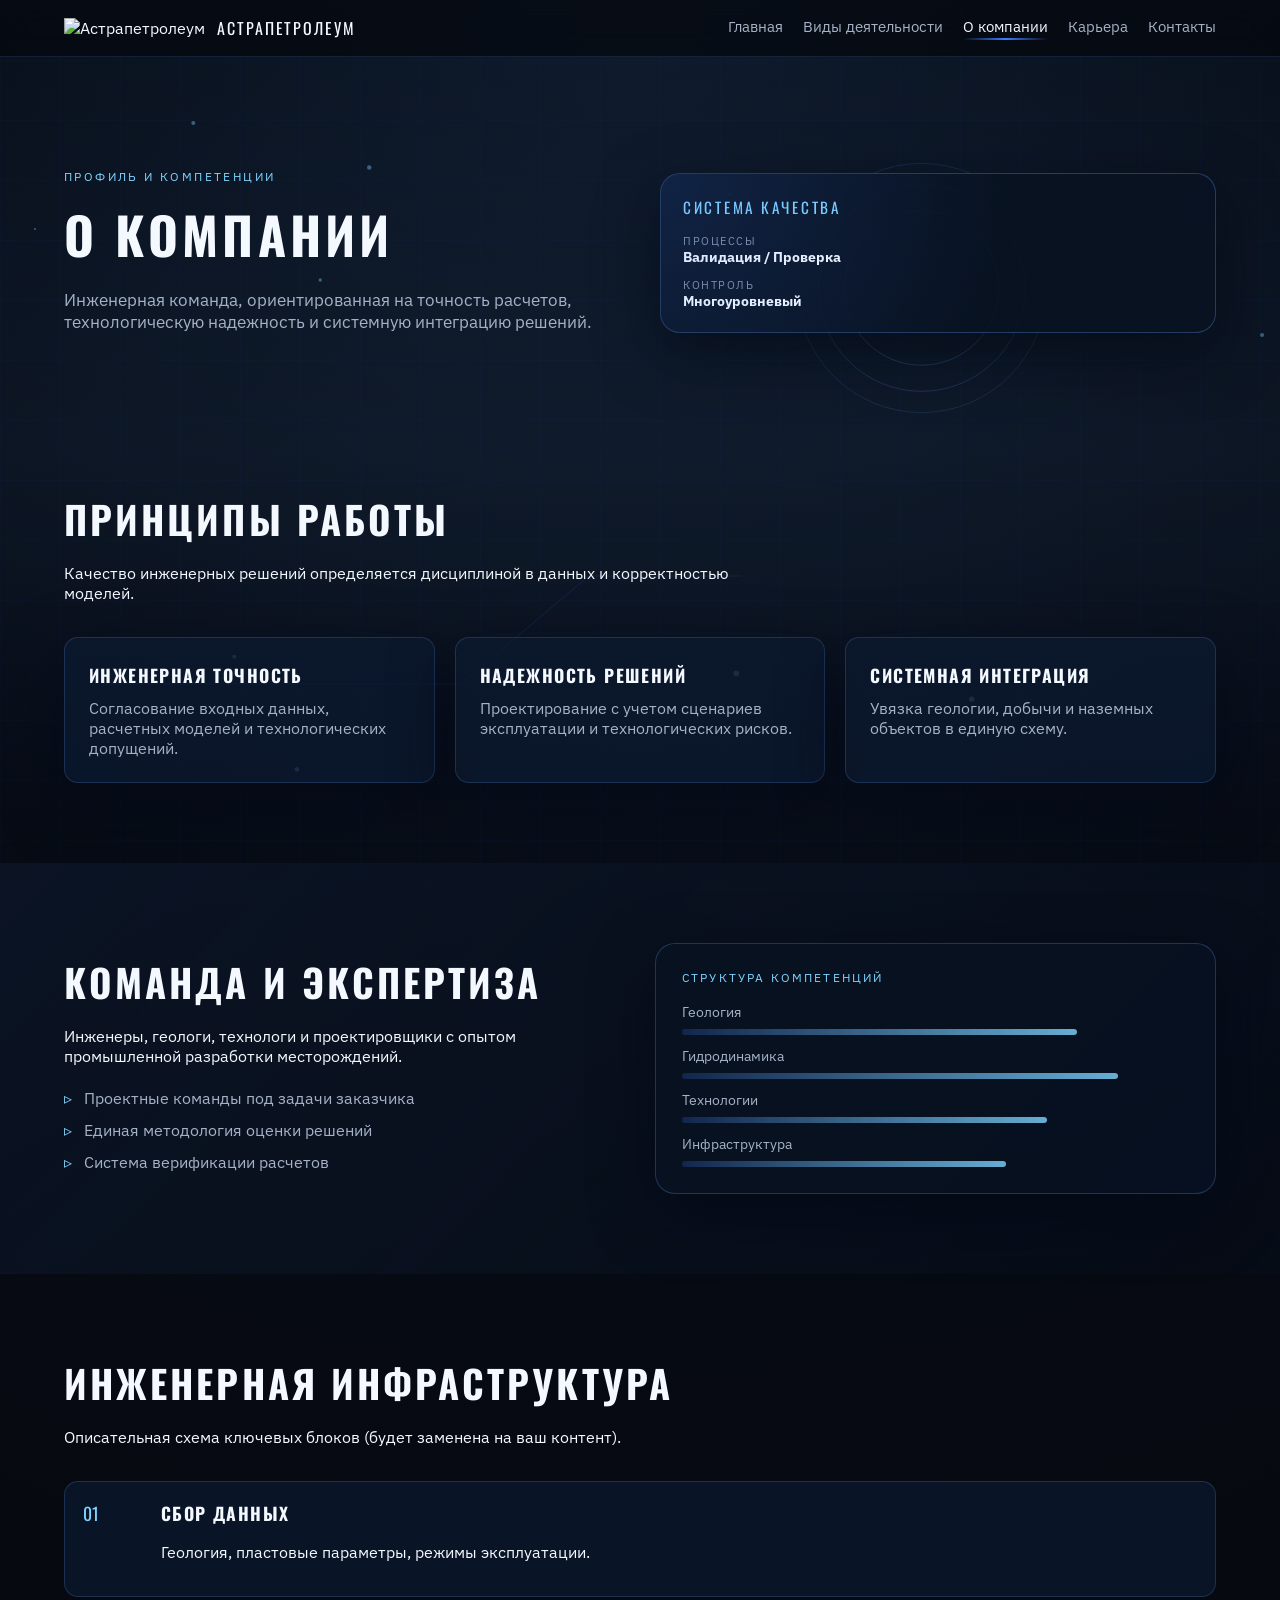
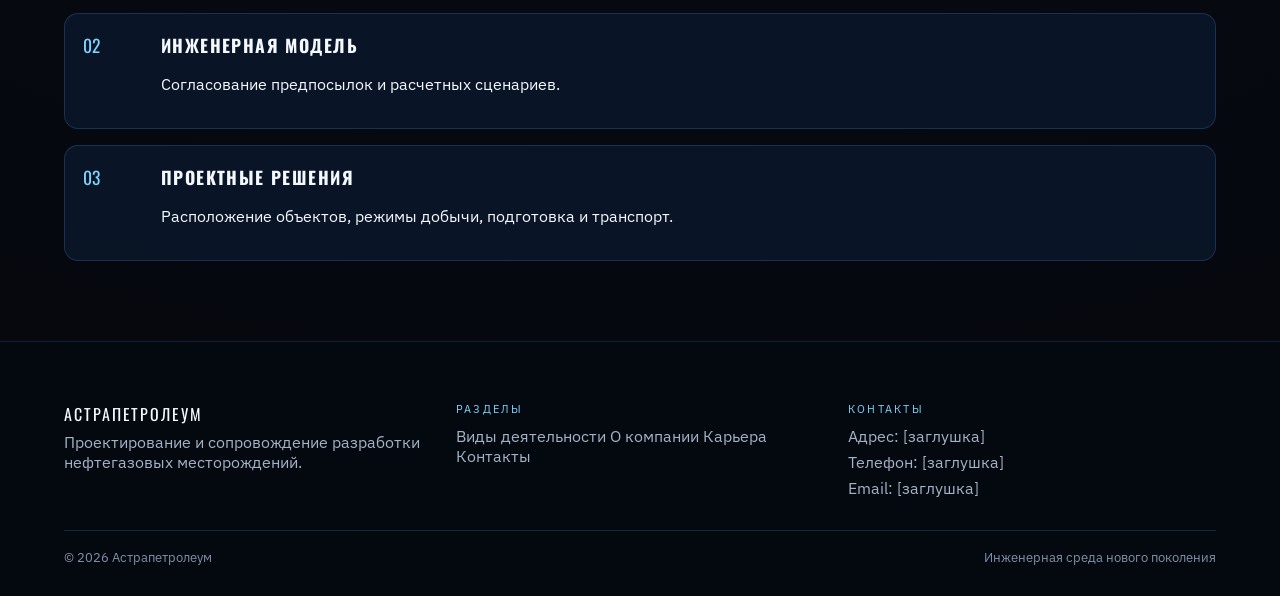
==== about.html @ 27898e81 "Add files via upload" ====
﻿<!doctype html>
<html lang="ru">
<head>
  <meta charset="utf-8" />
  <meta name="viewport" content="width=device-width, initial-scale=1" />
  <title>Астрапетролеум — О компании</title>
  <link rel="preconnect" href="https://fonts.googleapis.com" />
  <link rel="preconnect" href="https://fonts.gstatic.com" crossorigin />
  <link href="https://fonts.googleapis.com/css2?family=IBM+Plex+Sans:wght@300;400;500;600&family=Oswald:wght@300;400;500;600&display=swap" rel="stylesheet" />
  <link rel="stylesheet" href="css/style.css" />
</head>
<body data-page="about">
  <canvas class="hud-canvas" id="hud" aria-hidden="true"></canvas>
  <div class="bg-grid" aria-hidden="true"></div>
  <div class="scanline" aria-hidden="true"></div>

  <header class="site-header">
    <div class="container header-inner">
      <a class="logo" href="index.html">
        <img class="logo-img" src="assets/icons/logo.jpg" alt="Астрапетролеум" />
        <span class="logo-text">Астрапетролеум</span>
      </a>
      <button class="nav-toggle" aria-label="Открыть меню" aria-expanded="false">
        <span></span><span></span><span></span>
      </button>
      <nav class="site-nav" aria-label="Основная навигация">
        <a href="index.html" data-nav="home">Главная</a>
        <a href="activities.html" data-nav="activities">Виды деятельности</a>
        <a href="about.html" data-nav="about">О компании</a>
        <a href="careers.html" data-nav="careers">Карьера</a>
        <a href="contacts.html" data-nav="contacts">Контакты</a>
      </nav>
    </div>
  </header>

  <main>
    <section class="hero hero-compact">
      <div class="container hero-grid">
        <div class="hero-copy">
          <p class="eyebrow">Профиль и компетенции</p>
          <h1>О компании</h1>
          <p class="lead">Инженерная команда, ориентированная на точность расчетов, технологическую надежность и системную интеграцию решений.</p>
        </div>
        <div class="hero-panel">
          <div class="hud-panel reveal">
            <div class="hud-title">Система качества</div>
            <div class="hud-stats">
              <div>
                <span>Процессы</span>
                <strong>Валидация / Проверка</strong>
              </div>
              <div>
                <span>Контроль</span>
                <strong>Многоуровневый</strong>
              </div>
            </div>
          </div>
        </div>
      </div>
    </section>

    <section class="section reveal">
      <div class="container">
        <div class="section-head">
          <h2>Принципы работы</h2>
          <p>Качество инженерных решений определяется дисциплиной в данных и корректностью моделей.</p>
        </div>
        <div class="cards">
          <article class="card">
            <h3>Инженерная точность</h3>
            <p>Согласование входных данных, расчетных моделей и технологических допущений.</p>
          </article>
          <article class="card">
            <h3>Надежность решений</h3>
            <p>Проектирование с учетом сценариев эксплуатации и технологических рисков.</p>
          </article>
          <article class="card">
            <h3>Системная интеграция</h3>
            <p>Увязка геологии, добычи и наземных объектов в единую схему.</p>
          </article>
        </div>
      </div>
    </section>

    <section class="section section-split reveal">
      <div class="container split">
        <div>
          <h2>Команда и экспертиза</h2>
          <p>Инженеры, геологи, технологи и проектировщики с опытом промышленной разработки месторождений.</p>
          <ul class="bullets">
            <li>Проектные команды под задачи заказчика</li>
            <li>Единая методология оценки решений</li>
            <li>Система верификации расчетов</li>
          </ul>
        </div>
        <div class="panel">
          <div class="panel-title">Структура компетенций</div>
          <div class="competency">
            <div class="competency-line"><span>Геология</span><span class="bar" style="--w: 78%"></span></div>
            <div class="competency-line"><span>Гидродинамика</span><span class="bar" style="--w: 86%"></span></div>
            <div class="competency-line"><span>Технологии</span><span class="bar" style="--w: 72%"></span></div>
            <div class="competency-line"><span>Инфраструктура</span><span class="bar" style="--w: 64%"></span></div>
          </div>
        </div>
      </div>
    </section>

    <section class="section reveal">
      <div class="container">
        <div class="section-head">
          <h2>Инженерная инфраструктура</h2>
          <p>Описательная схема ключевых блоков (будет заменена на ваш контент).</p>
        </div>
        <div class="timeline">
          <div class="timeline-item">
            <span>01</span>
            <div>
              <h3>Сбор данных</h3>
              <p>Геология, пластовые параметры, режимы эксплуатации.</p>
            </div>
          </div>
          <div class="timeline-item">
            <span>02</span>
            <div>
              <h3>Инженерная модель</h3>
              <p>Согласование предпосылок и расчетных сценариев.</p>
            </div>
          </div>
          <div class="timeline-item">
            <span>03</span>
            <div>
              <h3>Проектные решения</h3>
              <p>Расположение объектов, режимы добычи, подготовка и транспорт.</p>
            </div>
          </div>
        </div>
      </div>
    </section>
  </main>

  <footer class="site-footer">
    <div class="container footer-inner">
      <div>
        <div class="logo-text">Астрапетролеум</div>
        <p>Проектирование и сопровождение разработки нефтегазовых месторождений.</p>
      </div>
      <div>
        <div class="footer-title">Разделы</div>
        <a href="activities.html">Виды деятельности</a>
        <a href="about.html">О компании</a>
        <a href="careers.html">Карьера</a>
        <a href="contacts.html">Контакты</a>
      </div>
      <div>
        <div class="footer-title">Контакты</div>
        <p>Адрес: [заглушка]</p>
        <p>Телефон: [заглушка]</p>
        <p>Email: [заглушка]</p>
      </div>
    </div>
    <div class="container footer-bottom">
      <span>© <span id="year"></span> Астрапетролеум</span>
      <span>Инженерная среда нового поколения</span>
    </div>
  </footer>

  <script src="js/hud.js"></script>
  <script src="js/main.js"></script>
</body>
</html>
---- css/style.css ----
﻿:root {
  --bg-900: #05070c;
  --bg-800: #0a1220;
  --bg-700: #0f1a2c;
  --blue-600: #2b6cff;
  --blue-500: #3e7cff;
  --blue-400: #63a4ff;
  --cyan-300: #7fd4ff;
  --white: #f4f8ff;
  --gray-300: #a5b2c6;
  --gray-400: #8391a8;
  --glass: rgba(12, 26, 48, 0.72);
  --glass-strong: rgba(8, 18, 34, 0.9);
  --border: rgba(99, 164, 255, 0.2);
  --shadow: 0 20px 60px rgba(3, 8, 20, 0.65);
  --radius-lg: 20px;
  --radius-md: 14px;
  --radius-sm: 10px;
  --transition: 220ms ease;
  --font-display: "Oswald", "Segoe UI", sans-serif;
  --font-body: "IBM Plex Sans", "Segoe UI", sans-serif;
}

* {
  box-sizing: border-box;
}

html {
  scroll-behavior: smooth;
}

body {
  margin: 0;
  font-family: var(--font-body);
  color: var(--white);
  background: radial-gradient(circle at top, #0f1b2c 0%, #070b14 45%, #05070c 100%);
  min-height: 100vh;
  position: relative;
  overflow-x: hidden;
}

a {
  color: inherit;
  text-decoration: none;
}

img {
  max-width: 100%;
  height: auto;
}

.container {
  width: min(1200px, 90vw);
  margin: 0 auto;
}

.bg-grid {
  position: fixed;
  inset: 0;
  background-image:
    linear-gradient(rgba(63, 124, 255, 0.08) 1px, transparent 1px),
    linear-gradient(90deg, rgba(63, 124, 255, 0.08) 1px, transparent 1px);
  background-size: 60px 60px;
  opacity: 0.35;
  pointer-events: none;
  z-index: 0;
}

.scanline {
  position: fixed;
  inset: 0;
  background: linear-gradient(180deg, transparent 0%, rgba(99, 164, 255, 0.08) 50%, transparent 100%);
  animation: scan 8s linear infinite;
  opacity: 0.6;
  pointer-events: none;
  z-index: 1;
}

@keyframes scan {
  0% { transform: translateY(-100%); }
  100% { transform: translateY(100%); }
}

.hud-canvas {
  position: fixed;
  inset: 0;
  z-index: 0;
  pointer-events: none;
}

.site-header {
  position: sticky;
  top: 0;
  z-index: 20;
  backdrop-filter: blur(18px);
  background: rgba(5, 8, 14, 0.7);
  border-bottom: 1px solid rgba(99, 164, 255, 0.15);
}

.header-inner {
  display: flex;
  align-items: center;
  justify-content: space-between;
  padding: 16px 0;
  gap: 24px;
}

.logo {
  display: inline-flex;
  align-items: center;
  gap: 12px;
}

.logo-mark {
  width: 42px;
  height: 42px;
  border-radius: 12px;
  background: linear-gradient(135deg, rgba(63, 124, 255, 0.4), rgba(127, 212, 255, 0.1));
  border: 1px solid rgba(99, 164, 255, 0.4);
  position: relative;
  box-shadow: inset 0 0 20px rgba(99, 164, 255, 0.4);
}

.logo-mark::after {
  content: "";
  position: absolute;
  inset: 10px;
  border: 1px solid rgba(127, 212, 255, 0.6);
  border-radius: 8px;
}

.logo-text {
  font-family: var(--font-display);
  text-transform: uppercase;
  letter-spacing: 0.12em;
  font-size: 1rem;
}

.site-nav {
  display: flex;
  gap: 20px;
  font-size: 0.95rem;
  color: var(--gray-300);
}

.site-nav a {
  position: relative;
  padding-bottom: 4px;
  transition: color var(--transition);
}

.site-nav a::after {
  content: "";
  position: absolute;
  left: 0;
  right: 0;
  bottom: 0;
  height: 2px;
  background: linear-gradient(90deg, transparent, var(--blue-500), transparent);
  opacity: 0;
  transition: opacity var(--transition);
}

.site-nav a:hover,
.site-nav a.is-active {
  color: var(--white);
}

.site-nav a:hover::after,
.site-nav a.is-active::after {
  opacity: 1;
}

.nav-toggle {
  display: none;
  flex-direction: column;
  gap: 6px;
  background: transparent;
  border: none;
  cursor: pointer;
}

.nav-toggle span {
  width: 26px;
  height: 2px;
  background: var(--white);
  display: block;
}

.hero {
  padding: 120px 0 80px;
  position: relative;
  z-index: 2;
}

.hero-compact {
  padding: 100px 0 60px;
}

.hero-grid {
  display: grid;
  gap: 40px;
  align-items: center;
  grid-template-columns: repeat(auto-fit, minmax(280px, 1fr));
}

.eyebrow {
  text-transform: uppercase;
  letter-spacing: 0.2em;
  color: var(--cyan-300);
  font-size: 0.75rem;
  margin-bottom: 12px;
}

h1, h2, h3 {
  font-family: var(--font-display);
  text-transform: uppercase;
  letter-spacing: 0.08em;
}

h1 {
  font-size: clamp(2.2rem, 4vw, 3.4rem);
  margin: 0 0 16px;
}

h2 {
  font-size: clamp(1.6rem, 3vw, 2.4rem);
  margin: 0 0 12px;
}

h3 {
  font-size: 1.1rem;
  margin: 0 0 10px;
}

.lead {
  color: var(--gray-300);
  font-size: 1.05rem;
  max-width: 560px;
}

.hero-actions {
  display: flex;
  gap: 16px;
  margin-top: 26px;
}

.btn {
  display: inline-flex;
  align-items: center;
  justify-content: center;
  gap: 8px;
  padding: 12px 24px;
  border-radius: 999px;
  border: 1px solid rgba(99, 164, 255, 0.4);
  font-weight: 500;
  transition: transform var(--transition), box-shadow var(--transition);
}

.btn-primary {
  background: linear-gradient(135deg, rgba(63, 124, 255, 0.4), rgba(99, 164, 255, 0.1));
  color: var(--white);
  box-shadow: 0 0 20px rgba(63, 124, 255, 0.35);
}

.btn-ghost {
  background: transparent;
  color: var(--gray-300);
}

.btn:hover {
  transform: translateY(-2px);
  box-shadow: 0 12px 24px rgba(5, 15, 40, 0.6);
}

.hero-meta {
  display: grid;
  grid-template-columns: repeat(auto-fit, minmax(220px, 1fr));
  gap: 16px;
  margin-top: 30px;
}

.meta-card {
  padding: 16px;
  background: var(--glass);
  border-radius: var(--radius-md);
  border: 1px solid var(--border);
  box-shadow: var(--shadow);
  font-size: 0.9rem;
}

.meta-label {
  color: var(--gray-400);
  display: block;
  margin-bottom: 6px;
  text-transform: uppercase;
  letter-spacing: 0.15em;
  font-size: 0.65rem;
}

.hero-panel {
  display: grid;
  gap: 20px;
}

.hud-panel {
  background: var(--glass-strong);
  border-radius: var(--radius-lg);
  padding: 22px;
  border: 1px solid rgba(99, 164, 255, 0.3);
  box-shadow: var(--shadow);
  position: relative;
  overflow: hidden;
}

.hud-panel::before {
  content: "";
  position: absolute;
  inset: 0;
  background: radial-gradient(circle at top left, rgba(63, 124, 255, 0.2), transparent 60%);
  opacity: 0.8;
}

.hud-panel.mini {
  padding: 18px;
}

.hud-title {
  font-family: var(--font-display);
  font-size: 0.95rem;
  text-transform: uppercase;
  letter-spacing: 0.18em;
  margin-bottom: 16px;
  color: var(--cyan-300);
}

.hud-graphic {
  position: relative;
  height: 190px;
  margin-bottom: 16px;
}

.layer {
  position: absolute;
  inset: 0;
  border-radius: 50%;
  border: 1px dashed rgba(99, 164, 255, 0.4);
  animation: pulse 6s ease-in-out infinite;
}

.layer-2 { transform: scale(0.75); animation-delay: 1.2s; }
.layer-3 { transform: scale(0.55); animation-delay: 2.4s; }

.orbit {
  position: absolute;
  inset: 24px;
  border-radius: 50%;
  border: 1px solid rgba(127, 212, 255, 0.4);
  animation: rotate 18s linear infinite;
}

@keyframes rotate {
  0% { transform: rotate(0deg); }
  100% { transform: rotate(360deg); }
}

@keyframes pulse {
  0%, 100% { opacity: 0.4; }
  50% { opacity: 1; }
}

.hud-stats {
  display: grid;
  gap: 12px;
  font-size: 0.85rem;
}

.hud-stats span {
  color: var(--gray-400);
  display: block;
  font-size: 0.7rem;
  text-transform: uppercase;
  letter-spacing: 0.14em;
}

.grid-mini {
  height: 120px;
  background-image:
    linear-gradient(rgba(127, 212, 255, 0.2) 1px, transparent 1px),
    linear-gradient(90deg, rgba(127, 212, 255, 0.2) 1px, transparent 1px);
  background-size: 20px 20px;
  border-radius: var(--radius-sm);
}

.section {
  padding: 80px 0;
  position: relative;
  z-index: 2;
}

.section-head {
  max-width: 700px;
  margin-bottom: 34px;
}

.cards {
  display: grid;
  grid-template-columns: repeat(auto-fit, minmax(240px, 1fr));
  gap: 20px;
}

.card {
  padding: 24px;
  background: var(--glass);
  border: 1px solid var(--border);
  border-radius: var(--radius-md);
  box-shadow: var(--shadow);
}

.card p {
  color: var(--gray-300);
  margin: 0;
}

.link {
  display: inline-flex;
  margin-top: 16px;
  color: var(--cyan-300);
  font-weight: 500;
}

.section-split {
  background: linear-gradient(135deg, rgba(12, 22, 40, 0.8), rgba(8, 16, 30, 0.4));
}

.split {
  display: grid;
  gap: 30px;
  grid-template-columns: repeat(auto-fit, minmax(260px, 1fr));
  align-items: center;
}

.bullets {
  list-style: none;
  padding: 0;
  margin: 22px 0 0;
}

.bullets li {
  position: relative;
  padding-left: 20px;
  margin-bottom: 12px;
  color: var(--gray-300);
}

.bullets li::before {
  content: "▹";
  position: absolute;
  left: 0;
  color: var(--cyan-300);
}

.panel {
  background: var(--glass-strong);
  border: 1px solid rgba(99, 164, 255, 0.25);
  border-radius: var(--radius-lg);
  padding: 26px;
  box-shadow: var(--shadow);
}

.panel-title {
  text-transform: uppercase;
  letter-spacing: 0.18em;
  font-size: 0.75rem;
  color: var(--cyan-300);
  margin-bottom: 18px;
}

.flow {
  display: flex;
  align-items: center;
  flex-wrap: wrap;
  gap: 12px;
}

.flow-node {
  padding: 10px 16px;
  border: 1px solid rgba(127, 212, 255, 0.3);
  border-radius: 999px;
  font-size: 0.85rem;
}

.flow-line {
  flex: 1 1 40px;
  height: 2px;
  background: linear-gradient(90deg, rgba(63, 124, 255, 0.1), rgba(127, 212, 255, 0.6));
  min-width: 30px;
}

.infra-map {
  display: grid;
  grid-template-columns: repeat(auto-fit, minmax(120px, 1fr));
  gap: 14px;
}

.infra-node {
  padding: 14px;
  border-radius: var(--radius-sm);
  border: 1px solid rgba(63, 124, 255, 0.3);
  background: rgba(10, 22, 40, 0.6);
  text-align: center;
}

.competency {
  display: grid;
  gap: 12px;
}

.competency-line {
  display: grid;
  gap: 8px;
  font-size: 0.85rem;
}

.competency-line span {
  color: var(--gray-300);
}

.competency-line .bar {
  display: block;
  height: 6px;
  border-radius: 999px;
  background: linear-gradient(90deg, rgba(63, 124, 255, 0.2), rgba(127, 212, 255, 0.8));
  width: var(--w, 60%);
}

.timeline {
  display: grid;
  gap: 16px;
}

.timeline-item {
  display: grid;
  grid-template-columns: 60px 1fr;
  gap: 18px;
  padding: 18px;
  background: var(--glass);
  border-radius: var(--radius-md);
  border: 1px solid var(--border);
}

.timeline-item span {
  font-family: var(--font-display);
  font-size: 1.1rem;
  color: var(--cyan-300);
}

.progress-map {
  display: grid;
  gap: 12px;
}

.progress-step {
  padding: 12px 16px;
  border-radius: var(--radius-sm);
  border: 1px solid rgba(99, 164, 255, 0.35);
  background: rgba(12, 24, 44, 0.6);
}

.form {
  display: grid;
  gap: 16px;
}

.form-row {
  display: grid;
  grid-template-columns: repeat(auto-fit, minmax(220px, 1fr));
  gap: 16px;
}

label {
  display: grid;
  gap: 8px;
  font-size: 0.85rem;
  color: var(--gray-300);
}

input, textarea {
  background: rgba(8, 14, 26, 0.8);
  border: 1px solid rgba(99, 164, 255, 0.25);
  border-radius: 10px;
  padding: 10px 12px;
  color: var(--white);
  font-family: var(--font-body);
}

input:focus, textarea:focus {
  outline: none;
  border-color: rgba(127, 212, 255, 0.6);
  box-shadow: 0 0 0 3px rgba(99, 164, 255, 0.2);
}

.contact-grid {
  display: grid;
  gap: 24px;
  grid-template-columns: repeat(auto-fit, minmax(260px, 1fr));
}

.contact-card {
  padding: 24px;
  background: var(--glass);
  border: 1px solid var(--border);
  border-radius: var(--radius-md);
}

.map-placeholder {
  border: 1px dashed rgba(99, 164, 255, 0.4);
  border-radius: var(--radius-lg);
  padding: 60px;
  text-align: center;
  color: var(--gray-400);
  background: rgba(8, 14, 26, 0.5);
}

.site-footer {
  padding: 60px 0 30px;
  border-top: 1px solid rgba(99, 164, 255, 0.15);
  background: rgba(5, 9, 16, 0.9);
  position: relative;
  z-index: 2;
}

.footer-inner {
  display: grid;
  gap: 24px;
  grid-template-columns: repeat(auto-fit, minmax(220px, 1fr));
}

.footer-title {
  text-transform: uppercase;
  letter-spacing: 0.2em;
  font-size: 0.7rem;
  color: var(--cyan-300);
  margin-bottom: 10px;
}

.site-footer a,
.site-footer p {
  color: var(--gray-300);
  margin: 6px 0;
}

.footer-bottom {
  margin-top: 26px;
  padding-top: 18px;
  border-top: 1px solid rgba(99, 164, 255, 0.2);
  display: flex;
  justify-content: space-between;
  gap: 16px;
  color: var(--gray-400);
  font-size: 0.8rem;
}

.reveal {
  opacity: 0;
  transform: translateY(24px);
  transition: opacity 600ms ease, transform 600ms ease;
}

.reveal.is-visible {
  opacity: 1;
  transform: translateY(0);
}

@media (max-width: 900px) {
  .site-nav {
    position: fixed;
    inset: 80px 16px auto 16px;
    flex-direction: column;
    background: var(--glass-strong);
    padding: 18px;
    border-radius: var(--radius-md);
    border: 1px solid rgba(99, 164, 255, 0.3);
    transform: translateY(-12px);
    opacity: 0;
    pointer-events: none;
    transition: var(--transition);
  }

  body.nav-open .site-nav {
    transform: translateY(0);
    opacity: 1;
    pointer-events: auto;
  }

  .nav-toggle {
    display: inline-flex;
  }
}

@media (max-width: 700px) {
  .hero {
    padding-top: 90px;
  }

  .footer-bottom {
    flex-direction: column;
  }
}
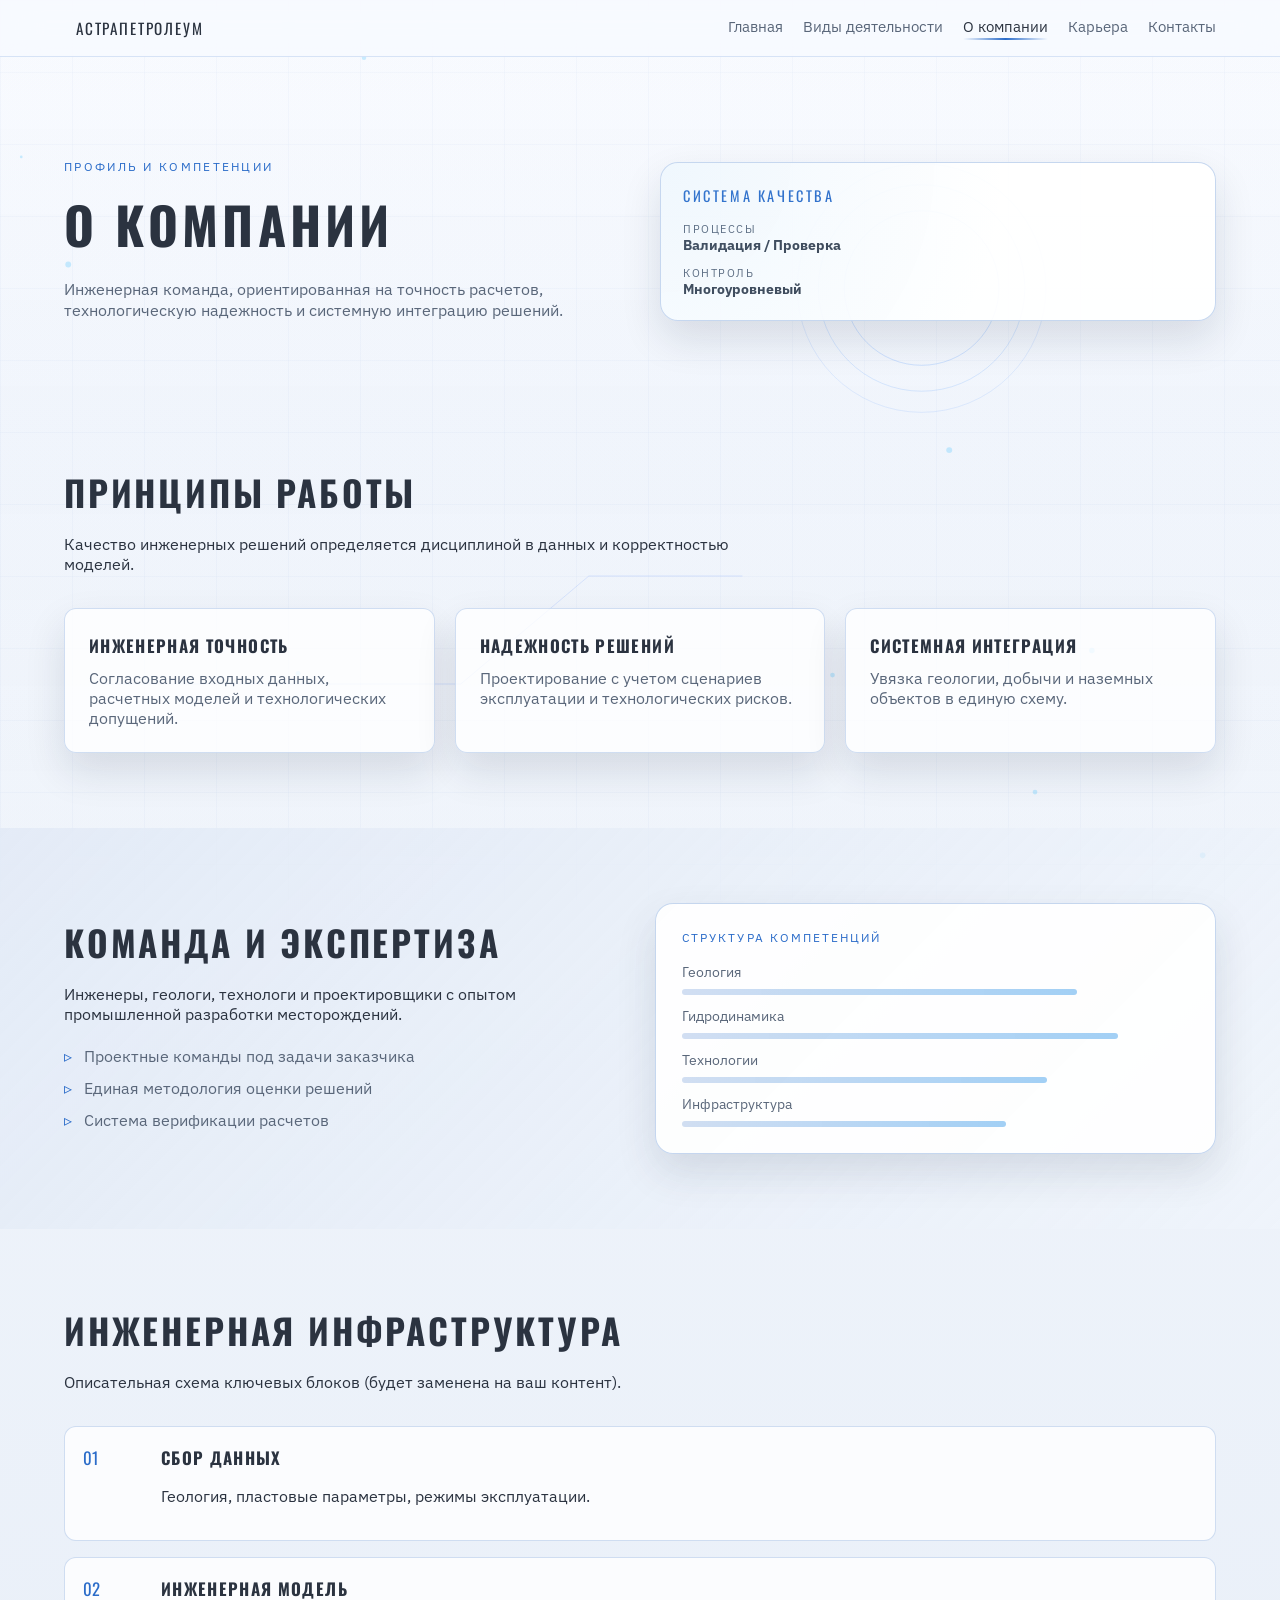
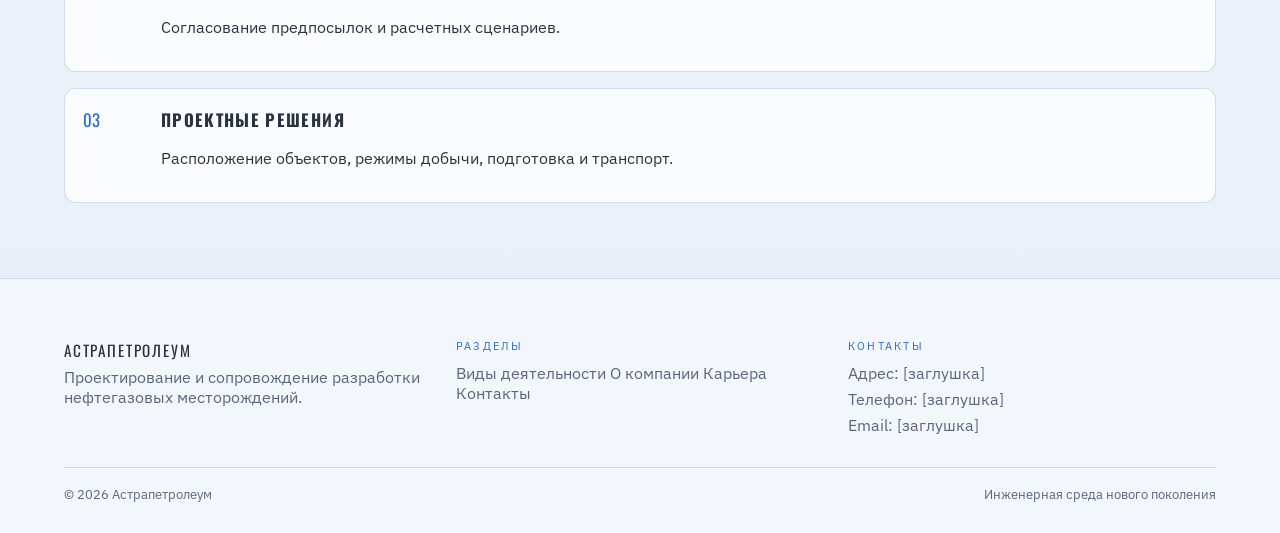
==== commit 6607cc91: "Add files via upload" ====
--- a/about.html
+++ b/about.html
@@ -17,7 +17,11 @@
   <header class="site-header">
     <div class="container header-inner">
       <a class="logo" href="index.html">
-        <img class="logo-img" src="assets/icons/logo.jpg" alt="Астрапетролеум" />
+        <span class="logo-star" aria-hidden="true">
+          <svg viewBox="0 0 100 100" role="presentation" focusable="false">
+            <polygon points="50,6 61,38 95,38 67,58 78,92 50,72 22,92 33,58 5,38 39,38" />
+          </svg>
+        </span>
         <span class="logo-text">Астрапетролеум</span>
       </a>
       <button class="nav-toggle" aria-label="Открыть меню" aria-expanded="false">
@@ -169,3 +173,4 @@
 </body>
 </html>
 
+
--- a/css/style.css
+++ b/css/style.css
@@ -1,20 +1,22 @@
 ﻿:root {
-  --bg-900: #05070c;
-  --bg-800: #0a1220;
-  --bg-700: #0f1a2c;
-  --blue-600: #2b6cff;
-  --blue-500: #3e7cff;
-  --blue-400: #63a4ff;
-  --cyan-300: #7fd4ff;
-  --white: #f4f8ff;
-  --gray-300: #a5b2c6;
-  --gray-400: #8391a8;
-  --glass: rgba(12, 26, 48, 0.72);
-  --glass-strong: rgba(8, 18, 34, 0.9);
-  --border: rgba(99, 164, 255, 0.2);
-  --shadow: 0 20px 60px rgba(3, 8, 20, 0.65);
-  --radius-lg: 20px;
-  --radius-md: 14px;
+  --bg-100: #f4f7fb;
+  --bg-200: #e9eef6;
+  --bg-300: #dde5f2;
+  --blue-600: #1f5fbf;
+  --blue-500: #2b6cc9;
+  --blue-400: #4d8fe6;
+  --cyan-300: #7bbcf1;
+  --white: #ffffff;
+  --gray-600: #2b3340;
+  --gray-500: #3b4554;
+  --gray-400: #5a677a;
+  --gray-300: #7d8aa1;
+  --panel: rgba(255, 255, 255, 0.78);
+  --panel-strong: rgba(255, 255, 255, 0.92);
+  --border: rgba(31, 95, 191, 0.2);
+  --shadow: 0 18px 40px rgba(18, 32, 56, 0.12);
+  --radius-lg: 18px;
+  --radius-md: 12px;
   --radius-sm: 10px;
   --transition: 220ms ease;
   --font-display: "Oswald", "Segoe UI", sans-serif;
@@ -32,8 +34,8 @@
 body {
   margin: 0;
   font-family: var(--font-body);
-  color: var(--white);
-  background: radial-gradient(circle at top, #0f1b2c 0%, #070b14 45%, #05070c 100%);
+  color: var(--gray-600);
+  background: linear-gradient(180deg, #f9fbff 0%, #eef3fa 50%, #e7eef8 100%);
   min-height: 100vh;
   position: relative;
   overflow-x: hidden;
@@ -58,9 +60,9 @@
   position: fixed;
   inset: 0;
   background-image:
-    linear-gradient(rgba(63, 124, 255, 0.08) 1px, transparent 1px),
-    linear-gradient(90deg, rgba(63, 124, 255, 0.08) 1px, transparent 1px);
-  background-size: 60px 60px;
+    linear-gradient(rgba(43, 108, 201, 0.08) 1px, transparent 1px),
+    linear-gradient(90deg, rgba(43, 108, 201, 0.08) 1px, transparent 1px);
+  background-size: 72px 72px;
   opacity: 0.35;
   pointer-events: none;
   z-index: 0;
@@ -69,9 +71,9 @@
 .scanline {
   position: fixed;
   inset: 0;
-  background: linear-gradient(180deg, transparent 0%, rgba(99, 164, 255, 0.08) 50%, transparent 100%);
-  animation: scan 8s linear infinite;
-  opacity: 0.6;
+  background: linear-gradient(180deg, transparent 0%, rgba(31, 95, 191, 0.06) 50%, transparent 100%);
+  animation: scan 14s linear infinite;
+  opacity: 0.35;
   pointer-events: none;
   z-index: 1;
 }
@@ -93,8 +95,8 @@
   top: 0;
   z-index: 20;
   backdrop-filter: blur(18px);
-  background: rgba(5, 8, 14, 0.7);
-  border-bottom: 1px solid rgba(99, 164, 255, 0.15);
+  background: rgba(247, 250, 255, 0.85);
+  border-bottom: 1px solid rgba(31, 95, 191, 0.15);
 }
 
 .header-inner {
@@ -111,21 +113,29 @@
   gap: 12px;
 }
 
+.logo-img {
+  width: 42px;
+  height: 42px;
+  object-fit: cover;
+  border-radius: 12px;
+  border: 1px solid rgba(31, 95, 191, 0.35);
+  background: var(--white);
+}
+
 .logo-mark {
   width: 42px;
   height: 42px;
   border-radius: 12px;
-  background: linear-gradient(135deg, rgba(63, 124, 255, 0.4), rgba(127, 212, 255, 0.1));
-  border: 1px solid rgba(99, 164, 255, 0.4);
-  position: relative;
-  box-shadow: inset 0 0 20px rgba(99, 164, 255, 0.4);
+  background: linear-gradient(135deg, rgba(43, 108, 201, 0.15), rgba(123, 188, 241, 0.1));
+  border: 1px solid rgba(31, 95, 191, 0.3);
+  position: relative;
 }
 
 .logo-mark::after {
   content: "";
   position: absolute;
   inset: 10px;
-  border: 1px solid rgba(127, 212, 255, 0.6);
+  border: 1px solid rgba(31, 95, 191, 0.35);
   border-radius: 8px;
 }
 
@@ -133,14 +143,15 @@
   font-family: var(--font-display);
   text-transform: uppercase;
   letter-spacing: 0.12em;
-  font-size: 1rem;
+  font-size: 0.95rem;
+  color: var(--gray-600);
 }
 
 .site-nav {
   display: flex;
   gap: 20px;
   font-size: 0.95rem;
-  color: var(--gray-300);
+  color: var(--gray-400);
 }
 
 .site-nav a {
@@ -163,7 +174,7 @@
 
 .site-nav a:hover,
 .site-nav a.is-active {
-  color: var(--white);
+  color: var(--gray-600);
 }
 
 .site-nav a:hover::after,
@@ -183,18 +194,18 @@
 .nav-toggle span {
   width: 26px;
   height: 2px;
-  background: var(--white);
+  background: var(--gray-600);
   display: block;
 }
 
 .hero {
-  padding: 120px 0 80px;
+  padding: 110px 0 70px;
   position: relative;
   z-index: 2;
 }
 
 .hero-compact {
-  padding: 100px 0 60px;
+  padding: 90px 0 55px;
 }
 
 .hero-grid {
@@ -207,8 +218,8 @@
 .eyebrow {
   text-transform: uppercase;
   letter-spacing: 0.2em;
-  color: var(--cyan-300);
-  font-size: 0.75rem;
+  color: var(--blue-500);
+  font-size: 0.72rem;
   margin-bottom: 12px;
 }
 
@@ -216,26 +227,27 @@
   font-family: var(--font-display);
   text-transform: uppercase;
   letter-spacing: 0.08em;
+  color: var(--gray-600);
 }
 
 h1 {
-  font-size: clamp(2.2rem, 4vw, 3.4rem);
+  font-size: clamp(2.1rem, 4vw, 3.2rem);
   margin: 0 0 16px;
 }
 
 h2 {
-  font-size: clamp(1.6rem, 3vw, 2.4rem);
+  font-size: clamp(1.5rem, 3vw, 2.2rem);
   margin: 0 0 12px;
 }
 
 h3 {
-  font-size: 1.1rem;
+  font-size: 1.05rem;
   margin: 0 0 10px;
 }
 
 .lead {
-  color: var(--gray-300);
-  font-size: 1.05rem;
+  color: var(--gray-400);
+  font-size: 1.02rem;
   max-width: 560px;
 }
 
@@ -252,25 +264,24 @@
   gap: 8px;
   padding: 12px 24px;
   border-radius: 999px;
-  border: 1px solid rgba(99, 164, 255, 0.4);
+  border: 1px solid rgba(31, 95, 191, 0.4);
   font-weight: 500;
   transition: transform var(--transition), box-shadow var(--transition);
 }
 
 .btn-primary {
-  background: linear-gradient(135deg, rgba(63, 124, 255, 0.4), rgba(99, 164, 255, 0.1));
-  color: var(--white);
-  box-shadow: 0 0 20px rgba(63, 124, 255, 0.35);
+  background: linear-gradient(135deg, rgba(31, 95, 191, 0.12), rgba(123, 188, 241, 0.25));
+  color: var(--gray-600);
 }
 
 .btn-ghost {
   background: transparent;
-  color: var(--gray-300);
+  color: var(--gray-400);
 }
 
 .btn:hover {
   transform: translateY(-2px);
-  box-shadow: 0 12px 24px rgba(5, 15, 40, 0.6);
+  box-shadow: 0 12px 24px rgba(18, 32, 56, 0.12);
 }
 
 .hero-meta {
@@ -282,7 +293,7 @@
 
 .meta-card {
   padding: 16px;
-  background: var(--glass);
+  background: var(--panel);
   border-radius: var(--radius-md);
   border: 1px solid var(--border);
   box-shadow: var(--shadow);
@@ -304,10 +315,10 @@
 }
 
 .hud-panel {
-  background: var(--glass-strong);
+  background: var(--panel-strong);
   border-radius: var(--radius-lg);
   padding: 22px;
-  border: 1px solid rgba(99, 164, 255, 0.3);
+  border: 1px solid rgba(31, 95, 191, 0.25);
   box-shadow: var(--shadow);
   position: relative;
   overflow: hidden;
@@ -317,8 +328,8 @@
   content: "";
   position: absolute;
   inset: 0;
-  background: radial-gradient(circle at top left, rgba(63, 124, 255, 0.2), transparent 60%);
-  opacity: 0.8;
+  background: radial-gradient(circle at top left, rgba(123, 188, 241, 0.2), transparent 60%);
+  opacity: 0.6;
 }
 
 .hud-panel.mini {
@@ -327,11 +338,11 @@
 
 .hud-title {
   font-family: var(--font-display);
-  font-size: 0.95rem;
+  font-size: 0.9rem;
   text-transform: uppercase;
   letter-spacing: 0.18em;
   margin-bottom: 16px;
-  color: var(--cyan-300);
+  color: var(--blue-500);
 }
 
 .hud-graphic {
@@ -344,19 +355,19 @@
   position: absolute;
   inset: 0;
   border-radius: 50%;
-  border: 1px dashed rgba(99, 164, 255, 0.4);
-  animation: pulse 6s ease-in-out infinite;
-}
-
-.layer-2 { transform: scale(0.75); animation-delay: 1.2s; }
-.layer-3 { transform: scale(0.55); animation-delay: 2.4s; }
+  border: 1px dashed rgba(43, 108, 201, 0.35);
+  animation: pulse 7s ease-in-out infinite;
+}
+
+.layer-2 { transform: scale(0.75); animation-delay: 1.6s; }
+.layer-3 { transform: scale(0.55); animation-delay: 3.2s; }
 
 .orbit {
   position: absolute;
   inset: 24px;
   border-radius: 50%;
-  border: 1px solid rgba(127, 212, 255, 0.4);
-  animation: rotate 18s linear infinite;
+  border: 1px solid rgba(123, 188, 241, 0.45);
+  animation: rotate 22s linear infinite;
 }
 
 @keyframes rotate {
@@ -365,14 +376,15 @@
 }
 
 @keyframes pulse {
-  0%, 100% { opacity: 0.4; }
-  50% { opacity: 1; }
+  0%, 100% { opacity: 0.35; }
+  50% { opacity: 0.7; }
 }
 
 .hud-stats {
   display: grid;
   gap: 12px;
   font-size: 0.85rem;
+  color: var(--gray-500);
 }
 
 .hud-stats span {
@@ -386,14 +398,14 @@
 .grid-mini {
   height: 120px;
   background-image:
-    linear-gradient(rgba(127, 212, 255, 0.2) 1px, transparent 1px),
-    linear-gradient(90deg, rgba(127, 212, 255, 0.2) 1px, transparent 1px);
-  background-size: 20px 20px;
+    linear-gradient(rgba(123, 188, 241, 0.25) 1px, transparent 1px),
+    linear-gradient(90deg, rgba(123, 188, 241, 0.25) 1px, transparent 1px);
+  background-size: 22px 22px;
   border-radius: var(--radius-sm);
 }
 
 .section {
-  padding: 80px 0;
+  padding: 75px 0;
   position: relative;
   z-index: 2;
 }
@@ -411,26 +423,26 @@
 
 .card {
   padding: 24px;
-  background: var(--glass);
+  background: var(--panel);
   border: 1px solid var(--border);
   border-radius: var(--radius-md);
   box-shadow: var(--shadow);
 }
 
 .card p {
-  color: var(--gray-300);
+  color: var(--gray-400);
   margin: 0;
 }
 
 .link {
   display: inline-flex;
   margin-top: 16px;
-  color: var(--cyan-300);
+  color: var(--blue-500);
   font-weight: 500;
 }
 
 .section-split {
-  background: linear-gradient(135deg, rgba(12, 22, 40, 0.8), rgba(8, 16, 30, 0.4));
+  background: linear-gradient(135deg, rgba(226, 234, 246, 0.9), rgba(240, 245, 252, 0.6));
 }
 
 .split {
@@ -450,19 +462,19 @@
   position: relative;
   padding-left: 20px;
   margin-bottom: 12px;
-  color: var(--gray-300);
+  color: var(--gray-400);
 }
 
 .bullets li::before {
   content: "▹";
   position: absolute;
   left: 0;
-  color: var(--cyan-300);
+  color: var(--blue-500);
 }
 
 .panel {
-  background: var(--glass-strong);
-  border: 1px solid rgba(99, 164, 255, 0.25);
+  background: var(--panel-strong);
+  border: 1px solid rgba(31, 95, 191, 0.25);
   border-radius: var(--radius-lg);
   padding: 26px;
   box-shadow: var(--shadow);
@@ -471,8 +483,8 @@
 .panel-title {
   text-transform: uppercase;
   letter-spacing: 0.18em;
-  font-size: 0.75rem;
-  color: var(--cyan-300);
+  font-size: 0.72rem;
+  color: var(--blue-500);
   margin-bottom: 18px;
 }
 
@@ -485,15 +497,16 @@
 
 .flow-node {
   padding: 10px 16px;
-  border: 1px solid rgba(127, 212, 255, 0.3);
+  border: 1px solid rgba(31, 95, 191, 0.3);
   border-radius: 999px;
   font-size: 0.85rem;
+  color: var(--gray-500);
 }
 
 .flow-line {
   flex: 1 1 40px;
   height: 2px;
-  background: linear-gradient(90deg, rgba(63, 124, 255, 0.1), rgba(127, 212, 255, 0.6));
+  background: linear-gradient(90deg, rgba(31, 95, 191, 0.12), rgba(123, 188, 241, 0.55));
   min-width: 30px;
 }
 
@@ -506,9 +519,10 @@
 .infra-node {
   padding: 14px;
   border-radius: var(--radius-sm);
-  border: 1px solid rgba(63, 124, 255, 0.3);
-  background: rgba(10, 22, 40, 0.6);
+  border: 1px solid rgba(31, 95, 191, 0.25);
+  background: rgba(255, 255, 255, 0.7);
   text-align: center;
+  color: var(--gray-500);
 }
 
 .competency {
@@ -523,14 +537,14 @@
 }
 
 .competency-line span {
-  color: var(--gray-300);
+  color: var(--gray-400);
 }
 
 .competency-line .bar {
   display: block;
   height: 6px;
   border-radius: 999px;
-  background: linear-gradient(90deg, rgba(63, 124, 255, 0.2), rgba(127, 212, 255, 0.8));
+  background: linear-gradient(90deg, rgba(31, 95, 191, 0.2), rgba(123, 188, 241, 0.7));
   width: var(--w, 60%);
 }
 
@@ -544,15 +558,15 @@
   grid-template-columns: 60px 1fr;
   gap: 18px;
   padding: 18px;
-  background: var(--glass);
+  background: var(--panel);
   border-radius: var(--radius-md);
   border: 1px solid var(--border);
 }
 
 .timeline-item span {
   font-family: var(--font-display);
-  font-size: 1.1rem;
-  color: var(--cyan-300);
+  font-size: 1.05rem;
+  color: var(--blue-500);
 }
 
 .progress-map {
@@ -563,8 +577,9 @@
 .progress-step {
   padding: 12px 16px;
   border-radius: var(--radius-sm);
-  border: 1px solid rgba(99, 164, 255, 0.35);
-  background: rgba(12, 24, 44, 0.6);
+  border: 1px solid rgba(31, 95, 191, 0.3);
+  background: rgba(255, 255, 255, 0.7);
+  color: var(--gray-500);
 }
 
 .form {
@@ -582,22 +597,22 @@
   display: grid;
   gap: 8px;
   font-size: 0.85rem;
-  color: var(--gray-300);
+  color: var(--gray-400);
 }
 
 input, textarea {
-  background: rgba(8, 14, 26, 0.8);
-  border: 1px solid rgba(99, 164, 255, 0.25);
+  background: rgba(255, 255, 255, 0.9);
+  border: 1px solid rgba(31, 95, 191, 0.25);
   border-radius: 10px;
   padding: 10px 12px;
-  color: var(--white);
+  color: var(--gray-600);
   font-family: var(--font-body);
 }
 
 input:focus, textarea:focus {
   outline: none;
-  border-color: rgba(127, 212, 255, 0.6);
-  box-shadow: 0 0 0 3px rgba(99, 164, 255, 0.2);
+  border-color: rgba(31, 95, 191, 0.55);
+  box-shadow: 0 0 0 3px rgba(31, 95, 191, 0.12);
 }
 
 .contact-grid {
@@ -608,24 +623,24 @@
 
 .contact-card {
   padding: 24px;
-  background: var(--glass);
+  background: var(--panel);
   border: 1px solid var(--border);
   border-radius: var(--radius-md);
 }
 
 .map-placeholder {
-  border: 1px dashed rgba(99, 164, 255, 0.4);
+  border: 1px dashed rgba(31, 95, 191, 0.4);
   border-radius: var(--radius-lg);
   padding: 60px;
   text-align: center;
   color: var(--gray-400);
-  background: rgba(8, 14, 26, 0.5);
+  background: rgba(255, 255, 255, 0.7);
 }
 
 .site-footer {
   padding: 60px 0 30px;
-  border-top: 1px solid rgba(99, 164, 255, 0.15);
-  background: rgba(5, 9, 16, 0.9);
+  border-top: 1px solid rgba(31, 95, 191, 0.15);
+  background: rgba(244, 247, 251, 0.9);
   position: relative;
   z-index: 2;
 }
@@ -640,20 +655,20 @@
   text-transform: uppercase;
   letter-spacing: 0.2em;
   font-size: 0.7rem;
-  color: var(--cyan-300);
+  color: var(--blue-500);
   margin-bottom: 10px;
 }
 
 .site-footer a,
 .site-footer p {
-  color: var(--gray-300);
+  color: var(--gray-400);
   margin: 6px 0;
 }
 
 .footer-bottom {
   margin-top: 26px;
   padding-top: 18px;
-  border-top: 1px solid rgba(99, 164, 255, 0.2);
+  border-top: 1px solid rgba(31, 95, 191, 0.2);
   display: flex;
   justify-content: space-between;
   gap: 16px;
@@ -677,10 +692,10 @@
     position: fixed;
     inset: 80px 16px auto 16px;
     flex-direction: column;
-    background: var(--glass-strong);
+    background: var(--panel-strong);
     padding: 18px;
     border-radius: var(--radius-md);
-    border: 1px solid rgba(99, 164, 255, 0.3);
+    border: 1px solid rgba(31, 95, 191, 0.25);
     transform: translateY(-12px);
     opacity: 0;
     pointer-events: none;
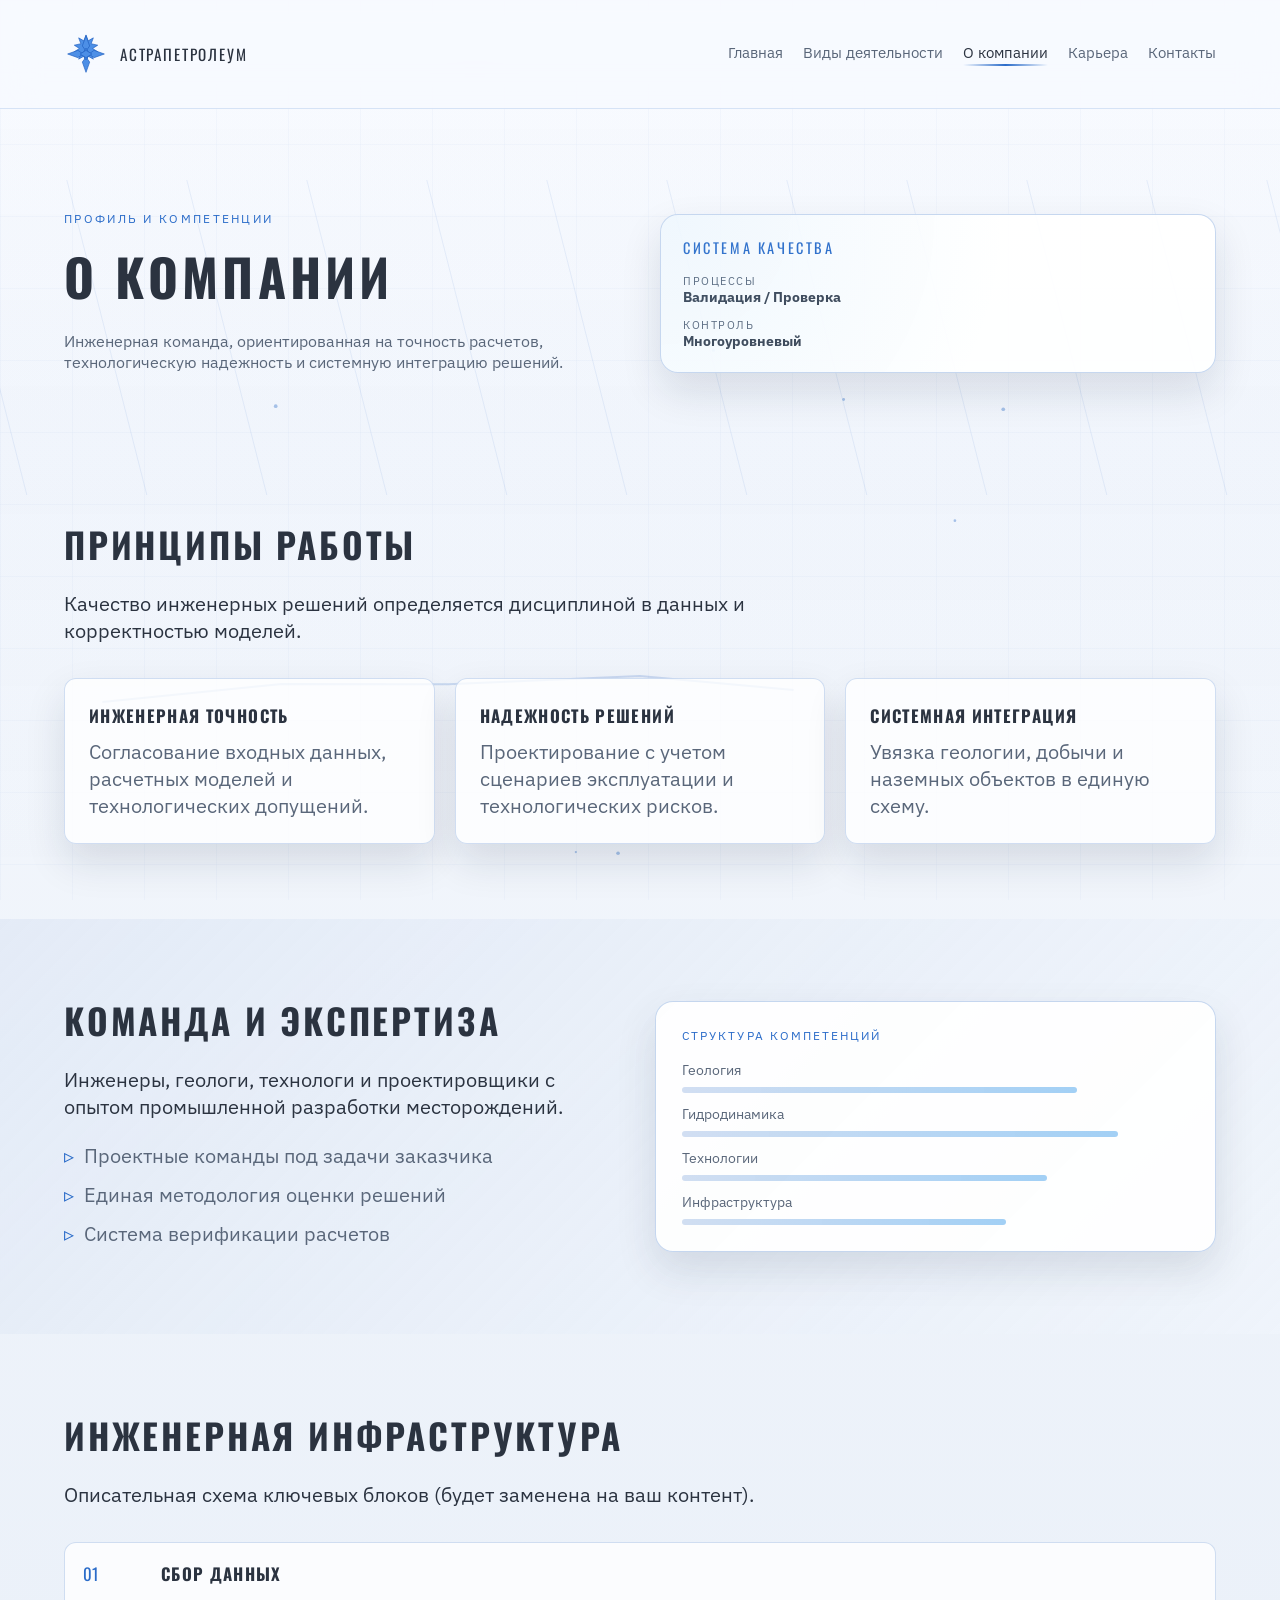
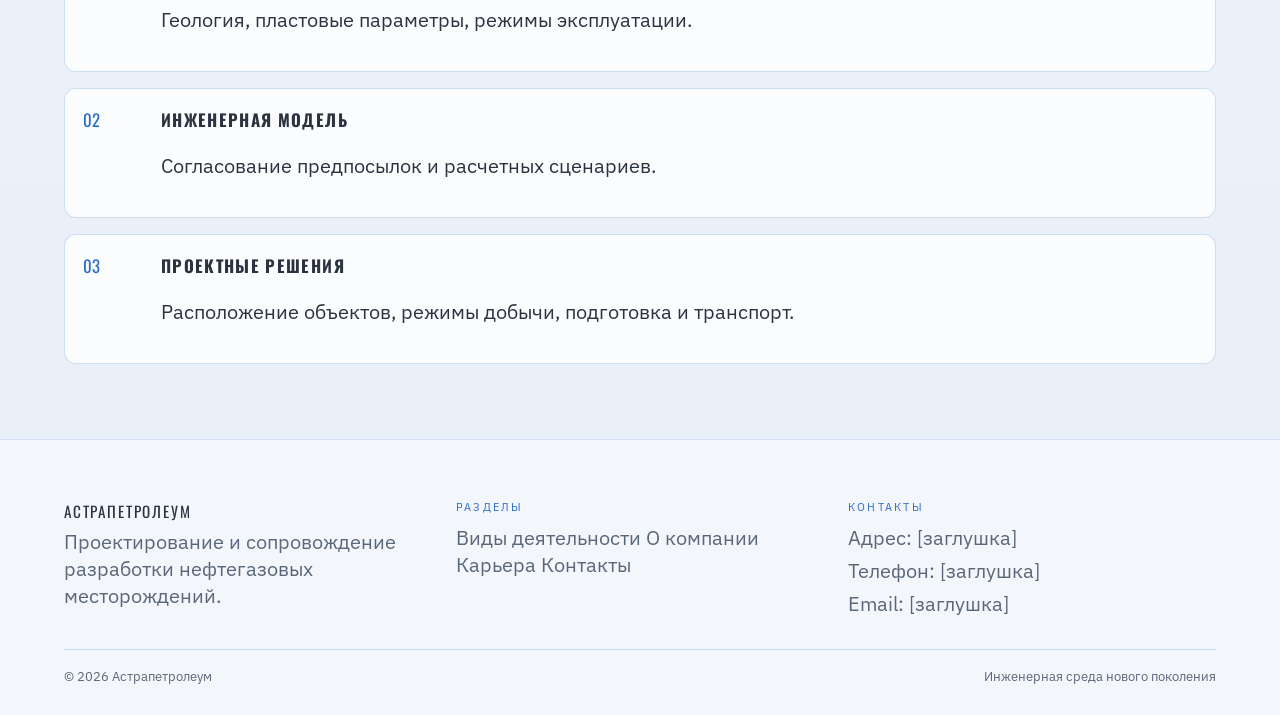
==== commit 73b4b745: "Add files via upload" ====
--- a/about.html
+++ b/about.html
@@ -18,8 +18,24 @@
     <div class="container header-inner">
       <a class="logo" href="index.html">
         <span class="logo-star" aria-hidden="true">
-          <svg viewBox="0 0 100 100" role="presentation" focusable="false">
-            <polygon points="50,6 61,38 95,38 67,58 78,92 50,72 22,92 33,58 5,38 39,38" />
+          <svg viewBox="0 0 120 120" role="presentation" focusable="false">
+            <defs>
+              <linearGradient id="starOuter" x1="0" y1="0" x2="1" y2="1">
+                <stop offset="0%" stop-color="#1f5fbf" />
+                <stop offset="100%" stop-color="#4d8fe6" />
+              </linearGradient>
+              <linearGradient id="starInner" x1="0" y1="0" x2="1" y2="1">
+                <stop offset="0%" stop-color="#cfe6ff" />
+                <stop offset="100%" stop-color="#7bbcf1" />
+              </linearGradient>
+            </defs>
+            <path class="star-burst" d="M60 8l6 16 14-8-6 16 18 4-14 9 14 9-18 4 6 16-14-8-6 16-6-16-14 8 6-16-18-4 14-9-14-9 18-4-6-16 14 8z" />
+            <path class="star-arm" d="M60 10l10 28-10 14-10-14z" />
+            <path class="star-arm" d="M60 110l10-28-10-14-10 14z" />
+            <path class="star-arm" d="M10 60l28-10 14 10-14 10z" />
+            <path class="star-arm" d="M110 60l-28-10-14 10 14 10z" />
+            <path class="star-core" d="M60 44l10 16-10 16-10-16z" />
+            <path class="star-core" d="M44 60l16-10 16 10-16 10z" />
           </svg>
         </span>
         <span class="logo-text">Астрапетролеум</span>
@@ -174,3 +190,4 @@
 </html>
 
 
+
--- a/css/style.css
+++ b/css/style.css
@@ -35,6 +35,7 @@
   margin: 0;
   font-family: var(--font-body);
   color: var(--gray-600);
+  font-size: 20px;
   background: linear-gradient(180deg, #f9fbff 0%, #eef3fa 50%, #e7eef8 100%);
   min-height: 100vh;
   position: relative;
@@ -103,7 +104,7 @@
   display: flex;
   align-items: center;
   justify-content: space-between;
-  padding: 16px 0;
+  padding: 32px 0;
   gap: 24px;
 }
 
@@ -111,6 +112,49 @@
   display: inline-flex;
   align-items: center;
   gap: 12px;
+}
+
+.logo-star {
+  width: 44px;
+  height: 44px;
+  display: inline-flex;
+  align-items: center;
+  justify-content: center;
+  animation: spin-slow 28s linear infinite;
+}
+
+.logo-star svg {
+  width: 100%;
+  height: 100%;
+  fill: #4d8fe6;
+  stroke: rgba(31, 95, 191, 0.9);
+  stroke-width: 2;
+  animation: pulse-soft 6s ease-in-out infinite;
+  transition: filter 220ms ease;
+}
+
+.logo:hover .logo-star {
+  animation-duration: 14s;
+}
+
+.logo:hover .logo-star svg {
+  animation-duration: 3.5s;
+  filter: drop-shadow(0 0 6px rgba(31, 95, 191, 0.55));
+}
+
+.logo-star svg,
+.logo-star {
+  transform-origin: 50% 50%;
+}
+
+@keyframes spin-slow {
+  0% { transform: rotate(0deg); }
+  100% { transform: rotate(360deg); }
+}
+
+@keyframes pulse-soft {
+  0%, 100% { opacity: 0.85; }
+  50% { opacity: 1; }
 }
 
 .logo-img {
@@ -345,39 +389,136 @@
   color: var(--blue-500);
 }
 
-.hud-graphic {
-  position: relative;
-  height: 190px;
+.cad-anim {
+  position: relative;
+  height: 220px;
   margin-bottom: 16px;
 }
 
-.layer {
+.cad-svg {
+  width: 100%;
+  height: 100%;
+  display: block;
+}
+
+.cad-svg path {
+  fill: none;
+}
+
+.cad-anim::before {
+  content: "";
   position: absolute;
-  inset: 0;
-  border-radius: 50%;
-  border: 1px dashed rgba(43, 108, 201, 0.35);
-  animation: pulse 7s ease-in-out infinite;
-}
-
-.layer-2 { transform: scale(0.75); animation-delay: 1.6s; }
-.layer-3 { transform: scale(0.55); animation-delay: 3.2s; }
-
-.orbit {
+  inset: 14px;
+  border-radius: 10px;
+  background: rgba(255, 255, 255, 0.65);
+  z-index: 0;
+}
+
+.cad-svg,
+.cad-title {
+  position: relative;
+  z-index: 1;
+}
+
+.cad-grid path {
+  stroke: rgba(31, 95, 191, 0.18);
+  stroke-width: 1;
+  fill: none;
+  opacity: 0;
+  animation: cad-grid 0.6s ease forwards;
+}
+
+.cad-axes path {
+  stroke: rgba(31, 95, 191, 0.35);
+  stroke-width: 1.2;
+  fill: none;
+  opacity: 0;
+  animation: cad-grid 0.6s ease forwards;
+}
+
+.cad-contour path {
+  stroke: rgba(31, 95, 191, 0.45);
+  stroke-width: 1.4;
+  fill: none;
+  stroke-dasharray: 900;
+  stroke-dashoffset: 900;
+  animation: cad-draw 1s ease forwards;
+  animation-delay: 0.6s;
+}
+
+.cad-contour .cad-inner {
+  stroke-width: 1;
+  animation-delay: 0.85s;
+}
+
+.cad-detail {
+  opacity: 0;
+  transform: translateY(6px);
+  animation: cad-detail 0.8s ease forwards;
+  animation-delay: 1.6s;
+}
+
+.cad-detail path {
+  stroke: rgba(31, 95, 191, 0.35);
+  stroke-width: 1;
+  fill: none;
+}
+
+.cad-detail circle {
+  fill: rgba(31, 95, 191, 0.5);
+}
+
+.cad-detail text {
+  font-family: var(--font-body);
+  font-size: 13px;
+  fill: rgba(90, 103, 122, 0.9);
+}
+
+.cad-title {
   position: absolute;
-  inset: 24px;
-  border-radius: 50%;
-  border: 1px solid rgba(123, 188, 241, 0.45);
-  animation: rotate 22s linear infinite;
-}
-
-@keyframes rotate {
-  0% { transform: rotate(0deg); }
-  100% { transform: rotate(360deg); }
-}
-
-@keyframes pulse {
-  0%, 100% { opacity: 0.35; }
-  50% { opacity: 0.7; }
+  left: 24px;
+  bottom: 16px;
+  font-family: var(--font-display);
+  font-size: 0.95rem;
+  text-transform: uppercase;
+  letter-spacing: 0.12em;
+  color: var(--gray-600);
+  opacity: 0;
+  filter: blur(6px);
+  animation: cad-title 0.6s ease forwards;
+  animation-delay: 2.4s;
+}
+
+.cad-title-line {
+  position: relative;
+  display: inline-block;
+  padding-bottom: 6px;
+}
+
+.cad-title-line::after {
+  content: "";
+  position: absolute;
+  left: 0;
+  bottom: 0;
+  width: 58%;
+  height: 2px;
+  background: rgba(31, 95, 191, 0.45);
+}
+
+@keyframes cad-grid {
+  to { opacity: 1; }
+}
+
+@keyframes cad-draw {
+  to { stroke-dashoffset: 0; }
+}
+
+@keyframes cad-detail {
+  to { opacity: 1; transform: translateY(0); }
+}
+
+@keyframes cad-title {
+  to { opacity: 1; filter: blur(0); }
 }
 
 .hud-stats {
@@ -421,6 +562,10 @@
   gap: 20px;
 }
 
+.card-wide {
+  grid-column: 1 / -1;
+}
+
 .card {
   padding: 24px;
   background: var(--panel);
@@ -574,6 +719,16 @@
   gap: 12px;
 }
 
+.vacancy-img {
+  width: 100%;
+  height: 140px;
+  object-fit: cover;
+  border-radius: 10px;
+  border: 1px solid rgba(31, 95, 191, 0.2);
+  margin-bottom: 12px;
+  background: var(--white);
+}
+
 .progress-step {
   padding: 12px 16px;
   border-radius: var(--radius-sm);
@@ -690,7 +845,7 @@
 @media (max-width: 900px) {
   .site-nav {
     position: fixed;
-    inset: 80px 16px auto 16px;
+    inset: 120px 16px auto 16px;
     flex-direction: column;
     background: var(--panel-strong);
     padding: 18px;
@@ -718,7 +873,34 @@
     padding-top: 90px;
   }
 
+  .logo-star {
+    animation-duration: 36s;
+  }
+
+  .logo-star svg {
+    animation-duration: 8s;
+  }
+
   .footer-bottom {
     flex-direction: column;
   }
-}
+}
+
+@media (prefers-reduced-motion: reduce) {
+  .logo-star,
+  .logo-star svg {
+    animation: none;
+  }
+
+  .cad-grid path,
+  .cad-axes path,
+  .cad-contour path,
+  .cad-detail,
+  .cad-title {
+    animation: none;
+    opacity: 1;
+    transform: none;
+    filter: none;
+    stroke-dashoffset: 0;
+  }
+}
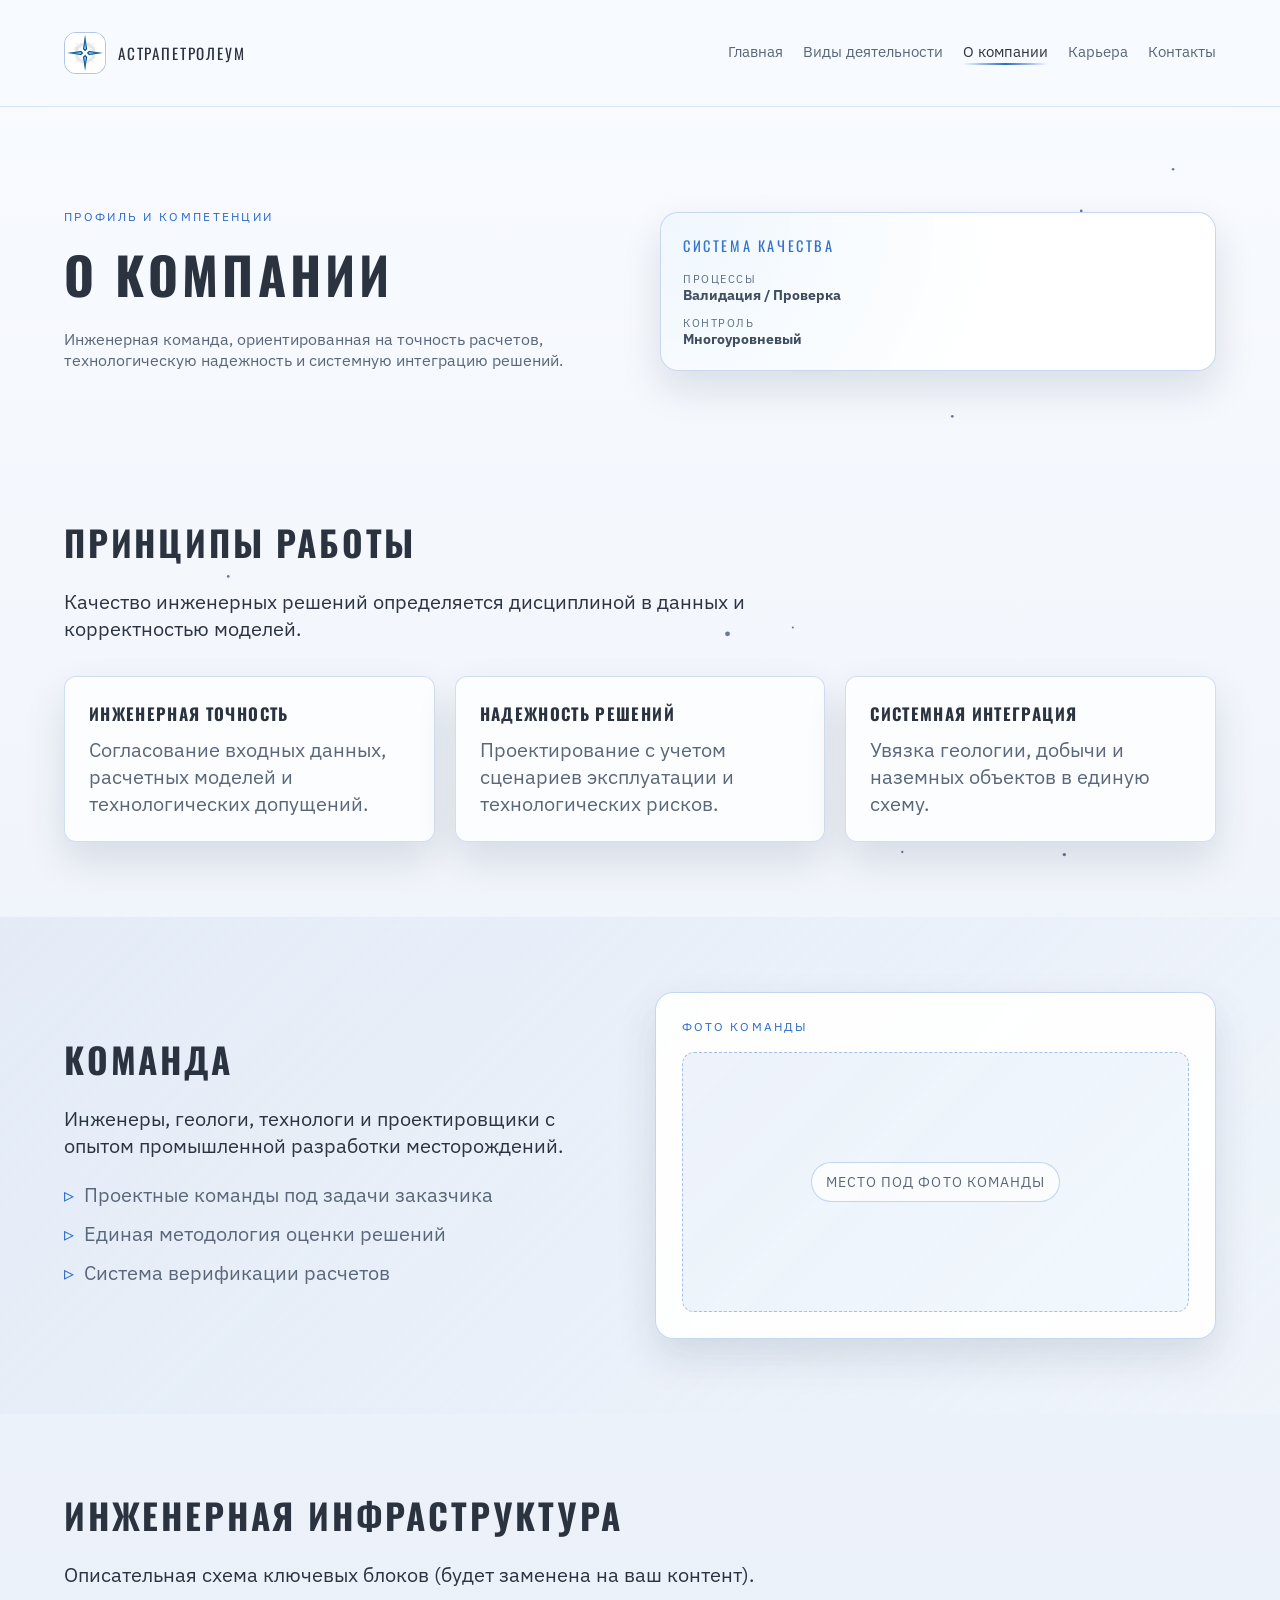
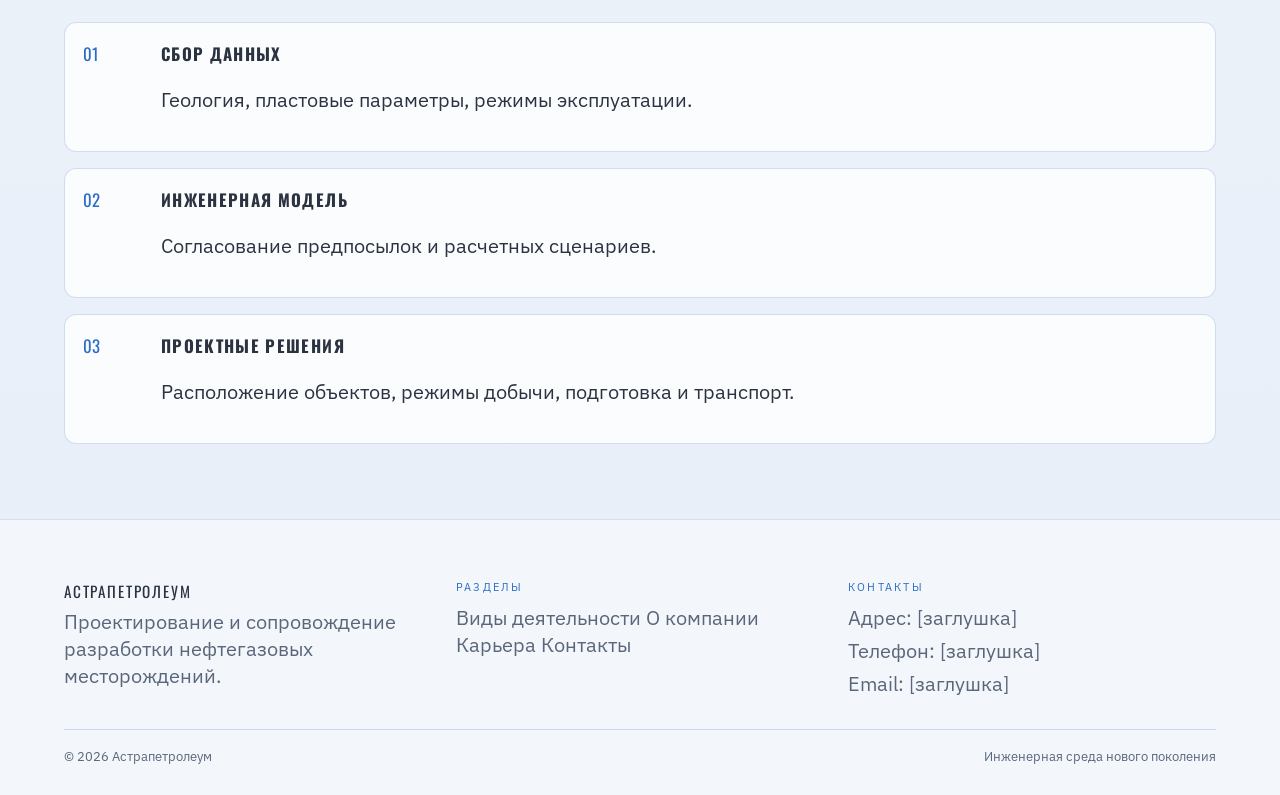
==== commit 591a330e: "Add files via upload" ====
--- a/about.html
+++ b/about.html
@@ -17,27 +17,7 @@
   <header class="site-header">
     <div class="container header-inner">
       <a class="logo" href="index.html">
-        <span class="logo-star" aria-hidden="true">
-          <svg viewBox="0 0 120 120" role="presentation" focusable="false">
-            <defs>
-              <linearGradient id="starOuter" x1="0" y1="0" x2="1" y2="1">
-                <stop offset="0%" stop-color="#1f5fbf" />
-                <stop offset="100%" stop-color="#4d8fe6" />
-              </linearGradient>
-              <linearGradient id="starInner" x1="0" y1="0" x2="1" y2="1">
-                <stop offset="0%" stop-color="#cfe6ff" />
-                <stop offset="100%" stop-color="#7bbcf1" />
-              </linearGradient>
-            </defs>
-            <path class="star-burst" d="M60 8l6 16 14-8-6 16 18 4-14 9 14 9-18 4 6 16-14-8-6 16-6-16-14 8 6-16-18-4 14-9-14-9 18-4-6-16 14 8z" />
-            <path class="star-arm" d="M60 10l10 28-10 14-10-14z" />
-            <path class="star-arm" d="M60 110l10-28-10-14-10 14z" />
-            <path class="star-arm" d="M10 60l28-10 14 10-14 10z" />
-            <path class="star-arm" d="M110 60l-28-10-14 10 14 10z" />
-            <path class="star-core" d="M60 44l10 16-10 16-10-16z" />
-            <path class="star-core" d="M44 60l16-10 16 10-16 10z" />
-          </svg>
-        </span>
+        <img class="logo-img" src="assets/img/logo.jpg" alt="Астрапетролеум" />
         <span class="logo-text">Астрапетролеум</span>
       </a>
       <button class="nav-toggle" aria-label="Открыть меню" aria-expanded="false">
@@ -105,7 +85,7 @@
     <section class="section section-split reveal">
       <div class="container split">
         <div>
-          <h2>Команда и экспертиза</h2>
+          <h2>Команда</h2>
           <p>Инженеры, геологи, технологи и проектировщики с опытом промышленной разработки месторождений.</p>
           <ul class="bullets">
             <li>Проектные команды под задачи заказчика</li>
@@ -113,13 +93,10 @@
             <li>Система верификации расчетов</li>
           </ul>
         </div>
-        <div class="panel">
-          <div class="panel-title">Структура компетенций</div>
-          <div class="competency">
-            <div class="competency-line"><span>Геология</span><span class="bar" style="--w: 78%"></span></div>
-            <div class="competency-line"><span>Гидродинамика</span><span class="bar" style="--w: 86%"></span></div>
-            <div class="competency-line"><span>Технологии</span><span class="bar" style="--w: 72%"></span></div>
-            <div class="competency-line"><span>Инфраструктура</span><span class="bar" style="--w: 64%"></span></div>
+        <div class="panel team-photo-panel">
+          <div class="panel-title">Фото команды</div>
+          <div class="team-photo-slot" role="img" aria-label="Место для фото команды">
+            <span>Место под фото команды</span>
           </div>
         </div>
       </div>
@@ -188,6 +165,3 @@
   <script src="js/main.js"></script>
 </body>
 </html>
-
-
-
--- a/css/style.css
+++ b/css/style.css
@@ -57,31 +57,9 @@
   margin: 0 auto;
 }
 
-.bg-grid {
-  position: fixed;
-  inset: 0;
-  background-image:
-    linear-gradient(rgba(43, 108, 201, 0.08) 1px, transparent 1px),
-    linear-gradient(90deg, rgba(43, 108, 201, 0.08) 1px, transparent 1px);
-  background-size: 72px 72px;
-  opacity: 0.35;
-  pointer-events: none;
-  z-index: 0;
-}
-
+.bg-grid,
 .scanline {
-  position: fixed;
-  inset: 0;
-  background: linear-gradient(180deg, transparent 0%, rgba(31, 95, 191, 0.06) 50%, transparent 100%);
-  animation: scan 14s linear infinite;
-  opacity: 0.35;
-  pointer-events: none;
-  z-index: 1;
-}
-
-@keyframes scan {
-  0% { transform: translateY(-100%); }
-  100% { transform: translateY(100%); }
+  display: none;
 }
 
 .hud-canvas {
@@ -115,8 +93,8 @@
 }
 
 .logo-star {
-  width: 44px;
-  height: 44px;
+  width: 52px;
+  height: 52px;
   display: inline-flex;
   align-items: center;
   justify-content: center;
@@ -126,11 +104,27 @@
 .logo-star svg {
   width: 100%;
   height: 100%;
-  fill: #4d8fe6;
-  stroke: rgba(31, 95, 191, 0.9);
-  stroke-width: 2;
+  overflow: visible;
   animation: pulse-soft 6s ease-in-out infinite;
   transition: filter 220ms ease;
+}
+
+.logo-star .star-burst {
+  fill: rgba(90, 103, 122, 0.18);
+  opacity: 0.65;
+  transition: opacity 220ms ease;
+}
+
+.logo-star .star-arm {
+  fill: url(#starOuter);
+  stroke: rgba(31, 95, 191, 0.8);
+  stroke-width: 1.4;
+}
+
+.logo-star .star-core {
+  fill: url(#starInner);
+  stroke: rgba(31, 95, 191, 0.6);
+  stroke-width: 1;
 }
 
 .logo:hover .logo-star {
@@ -140,6 +134,10 @@
 .logo:hover .logo-star svg {
   animation-duration: 3.5s;
   filter: drop-shadow(0 0 6px rgba(31, 95, 191, 0.55));
+}
+
+.logo:hover .logo-star .star-burst {
+  opacity: 0.9;
 }
 
 .logo-star svg,
@@ -391,7 +389,7 @@
 
 .cad-anim {
   position: relative;
-  height: 220px;
+  height: 440px;
   margin-bottom: 16px;
 }
 
@@ -468,10 +466,38 @@
   fill: rgba(31, 95, 191, 0.5);
 }
 
-.cad-detail text {
-  font-family: var(--font-body);
-  font-size: 13px;
-  fill: rgba(90, 103, 122, 0.9);
+
+
+.cad-detail .cad-fault {
+  stroke-dasharray: 7 5;
+  stroke-width: 1.2;
+  opacity: 0.85;
+}
+
+.team-photo-panel {
+  display: flex;
+  flex-direction: column;
+  justify-content: center;
+}
+
+.team-photo-slot {
+  min-height: 260px;
+  border-radius: var(--radius-md);
+  border: 1px dashed rgba(31, 95, 191, 0.35);
+  background: linear-gradient(135deg, rgba(43, 108, 201, 0.08), rgba(123, 188, 241, 0.1));
+  display: grid;
+  place-items: center;
+  color: var(--gray-400);
+  font-size: 0.85rem;
+  letter-spacing: 0.08em;
+  text-transform: uppercase;
+}
+
+.team-photo-slot span {
+  padding: 10px 14px;
+  border: 1px solid rgba(31, 95, 191, 0.25);
+  border-radius: 999px;
+  background: rgba(255, 255, 255, 0.72);
 }
 
 .cad-title {
@@ -904,3 +930,4 @@
     stroke-dashoffset: 0;
   }
 }
+
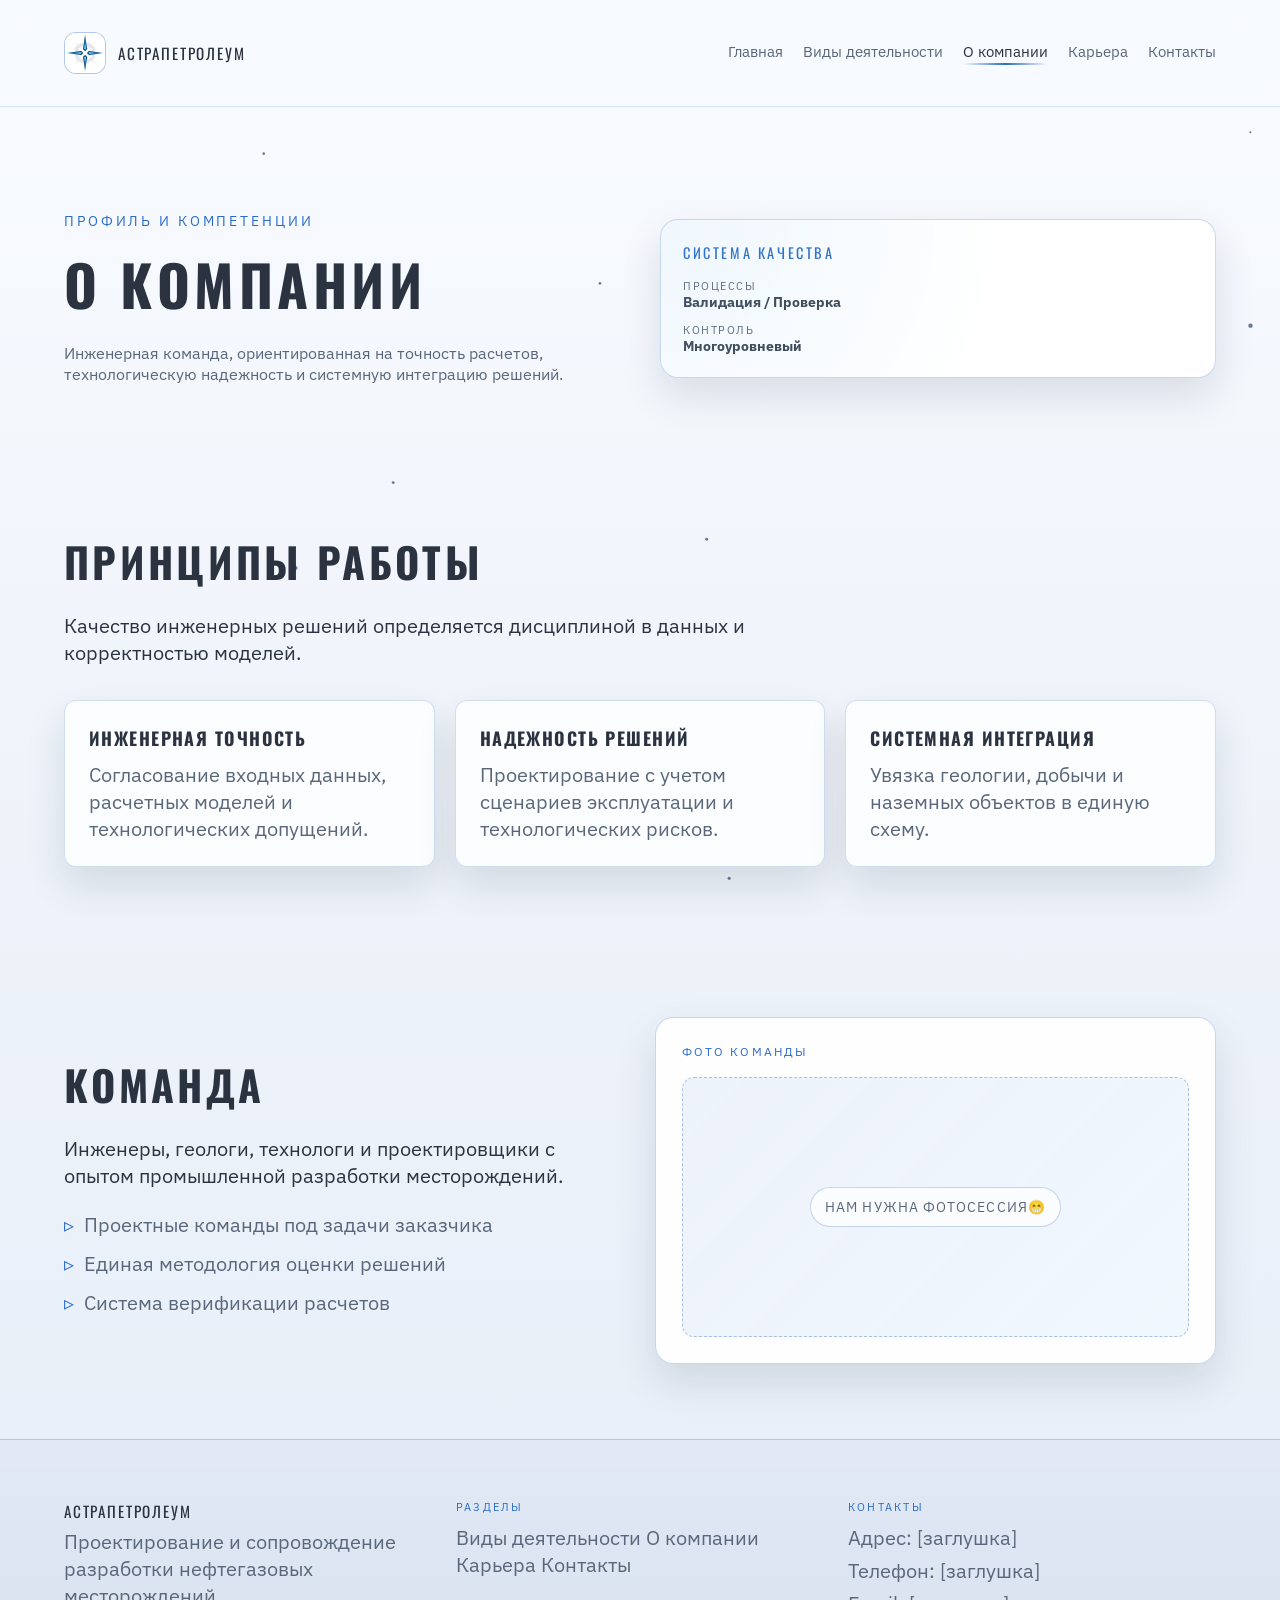
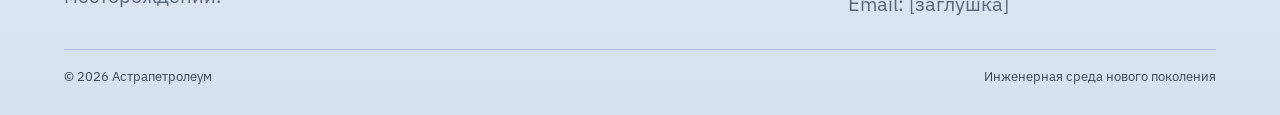
==== commit f85232dd: "Add files via upload" ====
--- a/about.html
+++ b/about.html
@@ -96,43 +96,12 @@
         <div class="panel team-photo-panel">
           <div class="panel-title">Фото команды</div>
           <div class="team-photo-slot" role="img" aria-label="Место для фото команды">
-            <span>Место под фото команды</span>
+            <span>Нам нужна фотосессия😁</span>
           </div>
         </div>
       </div>
-    </section>
+    </section>
 
-    <section class="section reveal">
-      <div class="container">
-        <div class="section-head">
-          <h2>Инженерная инфраструктура</h2>
-          <p>Описательная схема ключевых блоков (будет заменена на ваш контент).</p>
-        </div>
-        <div class="timeline">
-          <div class="timeline-item">
-            <span>01</span>
-            <div>
-              <h3>Сбор данных</h3>
-              <p>Геология, пластовые параметры, режимы эксплуатации.</p>
-            </div>
-          </div>
-          <div class="timeline-item">
-            <span>02</span>
-            <div>
-              <h3>Инженерная модель</h3>
-              <p>Согласование предпосылок и расчетных сценариев.</p>
-            </div>
-          </div>
-          <div class="timeline-item">
-            <span>03</span>
-            <div>
-              <h3>Проектные решения</h3>
-              <p>Расположение объектов, режимы добычи, подготовка и транспорт.</p>
-            </div>
-          </div>
-        </div>
-      </div>
-    </section>
   </main>
 
   <footer class="site-footer">
@@ -164,4 +133,5 @@
   <script src="js/hud.js"></script>
   <script src="js/main.js"></script>
 </body>
-</html>
+</html>
+
--- a/css/style.css
+++ b/css/style.css
@@ -261,7 +261,7 @@
   text-transform: uppercase;
   letter-spacing: 0.2em;
   color: var(--blue-500);
-  font-size: 0.72rem;
+  font-size: 0.9rem;
   margin-bottom: 12px;
 }
 
@@ -272,18 +272,18 @@
   color: var(--gray-600);
 }
 
-h1 {
-  font-size: clamp(2.1rem, 4vw, 3.2rem);
+h1 {
+  font-size: clamp(2.4rem, 4.4vw, 3.6rem);
   margin: 0 0 16px;
 }
 
-h2 {
-  font-size: clamp(1.5rem, 3vw, 2.2rem);
+h2 {
+  font-size: clamp(1.8rem, 3.4vw, 2.6rem);
   margin: 0 0 12px;
 }
 
-h3 {
-  font-size: 1.05rem;
+h3 {
+  font-size: 1.12rem;
   margin: 0 0 10px;
 }
 
@@ -462,17 +462,18 @@
   fill: none;
 }
 
-.cad-detail circle {
-  fill: rgba(31, 95, 191, 0.5);
-}
-
-
-
-.cad-detail .cad-fault {
-  stroke-dasharray: 7 5;
-  stroke-width: 1.2;
-  opacity: 0.85;
+
+
+.cad-detail text {
+  font-family: var(--font-body);
+  font-size: 10px;
+  fill: rgba(90, 103, 122, 0.9);
 }
+
+
+
++
 
 .team-photo-panel {
   display: flex;
@@ -612,8 +613,8 @@
   font-weight: 500;
 }
 
-.section-split {
-  background: linear-gradient(135deg, rgba(226, 234, 246, 0.9), rgba(240, 245, 252, 0.6));
+.section-split {
+  background: transparent;
 }
 
 .split {
@@ -687,13 +688,17 @@
   gap: 14px;
 }
 
-.infra-node {
-  padding: 14px;
-  border-radius: var(--radius-sm);
-  border: 1px solid rgba(31, 95, 191, 0.25);
-  background: rgba(255, 255, 255, 0.7);
-  text-align: center;
-  color: var(--gray-500);
+.infra-node {
+  padding: 14px;
+  min-height: 56px;
+  border-radius: var(--radius-sm);
+  border: 1px solid rgba(31, 95, 191, 0.25);
+  background: rgba(255, 255, 255, 0.7);
+  display: flex;
+  align-items: center;
+  justify-content: center;
+  text-align: center;
+  color: var(--gray-500);
 }
 
 .competency {
@@ -818,10 +823,10 @@
   background: rgba(255, 255, 255, 0.7);
 }
 
-.site-footer {
-  padding: 60px 0 30px;
-  border-top: 1px solid rgba(31, 95, 191, 0.15);
-  background: rgba(244, 247, 251, 0.9);
+.site-footer {
+  padding: 60px 0 30px;
+  border-top: 1px solid rgba(31, 95, 191, 0.2);
+  background: linear-gradient(180deg, rgba(224, 232, 244, 0.96), rgba(214, 224, 238, 0.98));
   position: relative;
   z-index: 2;
 }
@@ -846,14 +851,14 @@
   margin: 6px 0;
 }
 
-.footer-bottom {
-  margin-top: 26px;
-  padding-top: 18px;
-  border-top: 1px solid rgba(31, 95, 191, 0.2);
-  display: flex;
-  justify-content: space-between;
-  gap: 16px;
-  color: var(--gray-400);
+.footer-bottom {
+  margin-top: 26px;
+  padding-top: 18px;
+  border-top: 1px solid rgba(31, 95, 191, 0.28);
+  display: flex;
+  justify-content: space-between;
+  gap: 16px;
+  color: var(--gray-500);
   font-size: 0.8rem;
 }
 
@@ -931,3 +936,8 @@
   }
 }
 
+
+
+
+
+
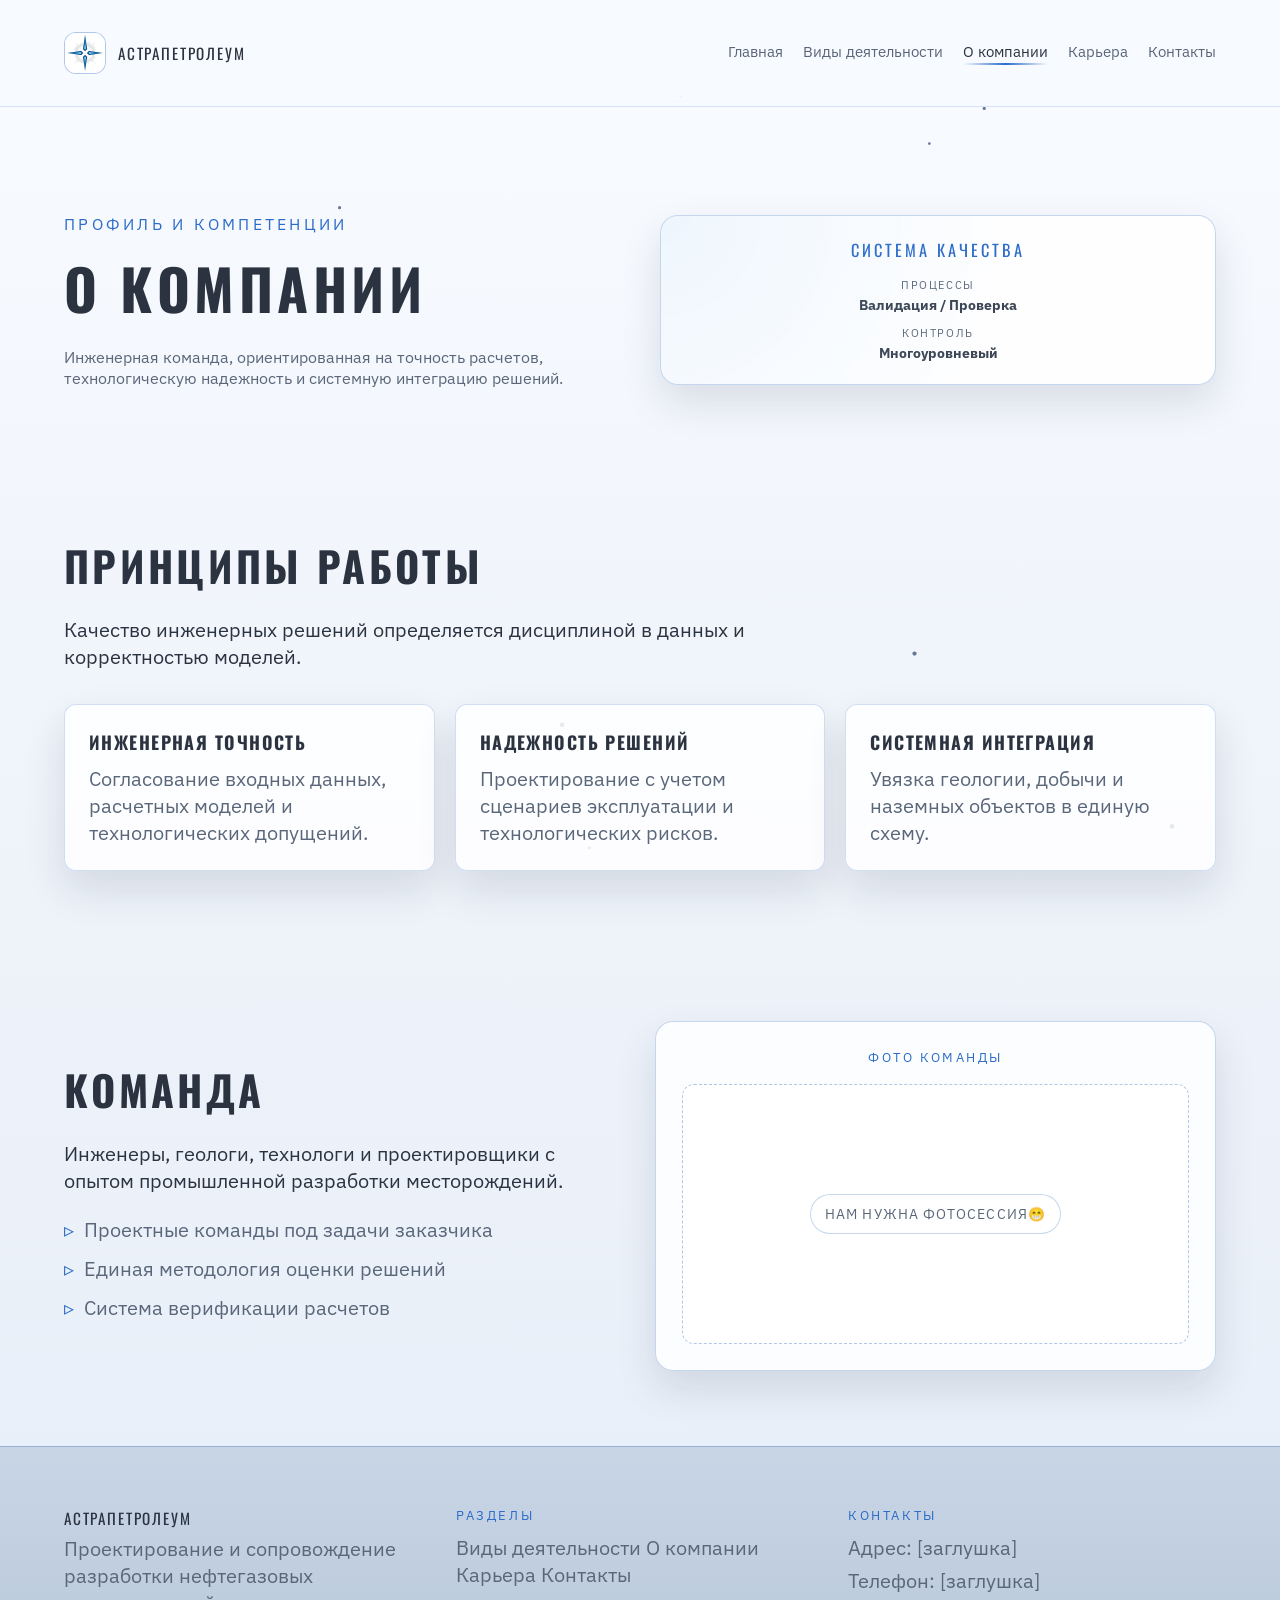
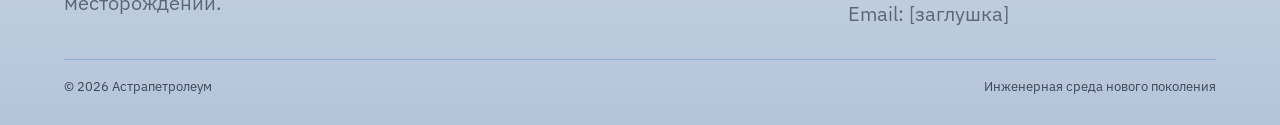
==== commit 4621a77a: "Add files via upload" ====
--- a/about.html
+++ b/about.html
@@ -24,11 +24,11 @@
         <span></span><span></span><span></span>
       </button>
       <nav class="site-nav" aria-label="Основная навигация">
-        <a href="index.html" data-nav="home">Главная</a>
-        <a href="activities.html" data-nav="activities">Виды деятельности</a>
-        <a href="about.html" data-nav="about">О компании</a>
-        <a href="careers.html" data-nav="careers">Карьера</a>
-        <a href="contacts.html" data-nav="contacts">Контакты</a>
+        <a class="nav-link" href="index.html" data-nav="home">Главная</a>
+        <a class="nav-link" href="activities.html" data-nav="activities">Виды деятельности</a>
+        <a class="nav-link" href="about.html" data-nav="about">О компании</a>
+        <a class="nav-link" href="careers.html" data-nav="careers">Карьера</a>
+        <a class="nav-link" href="contacts.html" data-nav="contacts">Контакты</a>
       </nav>
     </div>
   </header>
@@ -135,3 +135,4 @@
 </body>
 </html>
 
+
--- a/css/style.css
+++ b/css/style.css
@@ -2,6 +2,7 @@
   --bg-100: #f4f7fb;
   --bg-200: #e9eef6;
   --bg-300: #dde5f2;
+  --surface-bg: rgba(255, 255, 255, 0.84);
   --blue-600: #1f5fbf;
   --blue-500: #2b6cc9;
   --blue-400: #4d8fe6;
@@ -11,8 +12,8 @@
   --gray-500: #3b4554;
   --gray-400: #5a677a;
   --gray-300: #7d8aa1;
-  --panel: rgba(255, 255, 255, 0.78);
-  --panel-strong: rgba(255, 255, 255, 0.92);
+  --panel: var(--surface-bg);
+  --panel-strong: var(--surface-bg);
   --border: rgba(31, 95, 191, 0.2);
   --shadow: 0 18px 40px rgba(18, 32, 56, 0.12);
   --radius-lg: 18px;
@@ -261,7 +262,7 @@
   text-transform: uppercase;
   letter-spacing: 0.2em;
   color: var(--blue-500);
-  font-size: 0.9rem;
+  font-size: 1.02rem;
   margin-bottom: 12px;
 }
 
@@ -380,7 +381,7 @@
 
 .hud-title {
   font-family: var(--font-display);
-  font-size: 0.9rem;
+  font-size: 1.02rem;
   text-transform: uppercase;
   letter-spacing: 0.18em;
   margin-bottom: 16px;
@@ -408,7 +409,7 @@
   position: absolute;
   inset: 14px;
   border-radius: 10px;
-  background: rgba(255, 255, 255, 0.65);
+  background: var(--surface-bg);
   z-index: 0;
 }
 
@@ -464,11 +465,12 @@
 
 
 
-.cad-detail text {
-  font-family: var(--font-body);
-  font-size: 10px;
-  fill: rgba(90, 103, 122, 0.9);
-}
+.cad-detail text {
+  font-family: var(--font-body);
+  font-size: 12px;
+  text-anchor: middle;
+  fill: rgba(90, 103, 122, 0.9);
+}
 
 
 
@@ -481,14 +483,14 @@
   justify-content: center;
 }
 
-.team-photo-slot {
-  min-height: 260px;
-  border-radius: var(--radius-md);
-  border: 1px dashed rgba(31, 95, 191, 0.35);
-  background: linear-gradient(135deg, rgba(43, 108, 201, 0.08), rgba(123, 188, 241, 0.1));
-  display: grid;
-  place-items: center;
-  color: var(--gray-400);
+.team-photo-slot {
+  min-height: 260px;
+  border-radius: var(--radius-md);
+  border: 1px dashed rgba(31, 95, 191, 0.35);
+  background: var(--surface-bg);
+  display: grid;
+  place-items: center;
+  color: var(--gray-400);
   font-size: 0.85rem;
   letter-spacing: 0.08em;
   text-transform: uppercase;
@@ -503,13 +505,15 @@
 
 .cad-title {
   position: absolute;
-  left: 24px;
+  left: 50%;
   bottom: 16px;
+  transform: translateX(-50%);
   font-family: var(--font-display);
   font-size: 0.95rem;
   text-transform: uppercase;
   letter-spacing: 0.12em;
   color: var(--gray-600);
+  text-align: center;
   opacity: 0;
   filter: blur(6px);
   animation: cad-title 0.6s ease forwards;
@@ -525,10 +529,11 @@
 .cad-title-line::after {
   content: "";
   position: absolute;
-  left: 0;
+  left: 50%;
   bottom: 0;
   width: 58%;
   height: 2px;
+  transform: translateX(-50%);
   background: rgba(31, 95, 191, 0.45);
 }
 
@@ -655,7 +660,7 @@
 .panel-title {
   text-transform: uppercase;
   letter-spacing: 0.18em;
-  font-size: 0.72rem;
+  font-size: 0.84rem;
   color: var(--blue-500);
   margin-bottom: 18px;
 }
@@ -663,6 +668,7 @@
 .flow {
   display: flex;
   align-items: center;
+  justify-content: center;
   flex-wrap: wrap;
   gap: 12px;
 }
@@ -688,16 +694,16 @@
   gap: 14px;
 }
 
-.infra-node {
-  padding: 14px;
-  min-height: 56px;
-  border-radius: var(--radius-sm);
-  border: 1px solid rgba(31, 95, 191, 0.25);
-  background: rgba(255, 255, 255, 0.7);
-  display: flex;
-  align-items: center;
-  justify-content: center;
-  text-align: center;
+.infra-node {
+  padding: 14px;
+  min-height: 56px;
+  border-radius: var(--radius-sm);
+  border: 1px solid rgba(31, 95, 191, 0.25);
+  background: var(--surface-bg);
+  display: flex;
+  align-items: center;
+  justify-content: center;
+  text-align: center;
   color: var(--gray-500);
 }
 
@@ -764,7 +770,7 @@
   padding: 12px 16px;
   border-radius: var(--radius-sm);
   border: 1px solid rgba(31, 95, 191, 0.3);
-  background: rgba(255, 255, 255, 0.7);
+  background: var(--surface-bg);
   color: var(--gray-500);
 }
 
@@ -820,13 +826,13 @@
   padding: 60px;
   text-align: center;
   color: var(--gray-400);
-  background: rgba(255, 255, 255, 0.7);
-}
-
-.site-footer {
-  padding: 60px 0 30px;
-  border-top: 1px solid rgba(31, 95, 191, 0.2);
-  background: linear-gradient(180deg, rgba(224, 232, 244, 0.96), rgba(214, 224, 238, 0.98));
+  background: var(--surface-bg);
+}
+
+.site-footer {
+  padding: 60px 0 30px;
+  border-top: 1px solid rgba(31, 95, 191, 0.2);
+  background: linear-gradient(180deg, rgba(200, 213, 229, 0.98), rgba(179, 195, 216, 0.98));
   position: relative;
   z-index: 2;
 }
@@ -840,7 +846,7 @@
 .footer-title {
   text-transform: uppercase;
   letter-spacing: 0.2em;
-  font-size: 0.7rem;
+  font-size: 0.82rem;
   color: var(--blue-500);
   margin-bottom: 10px;
 }
@@ -851,15 +857,30 @@
   margin: 6px 0;
 }
 
-.footer-bottom {
-  margin-top: 26px;
-  padding-top: 18px;
-  border-top: 1px solid rgba(31, 95, 191, 0.28);
+.footer-bottom {
+  margin-top: 26px;
+  padding-top: 18px;
+  border-top: 1px solid rgba(31, 95, 191, 0.28);
   display: flex;
   justify-content: space-between;
   gap: 16px;
   color: var(--gray-500);
   font-size: 0.8rem;
+}
+
+.hud-panel,
+.panel {
+  text-align: center;
+}
+
+.hud-stats {
+  justify-items: center;
+}
+
+.hud-stats > div {
+  display: grid;
+  gap: 4px;
+  justify-items: center;
 }
 
 .reveal {
@@ -934,10 +955,14 @@
     filter: none;
     stroke-dashoffset: 0;
   }
-}
-
-
-
-
-
-
+
+  .cad-title {
+    transform: translateX(-50%);
+  }
+}
+
+
+
+
+
+
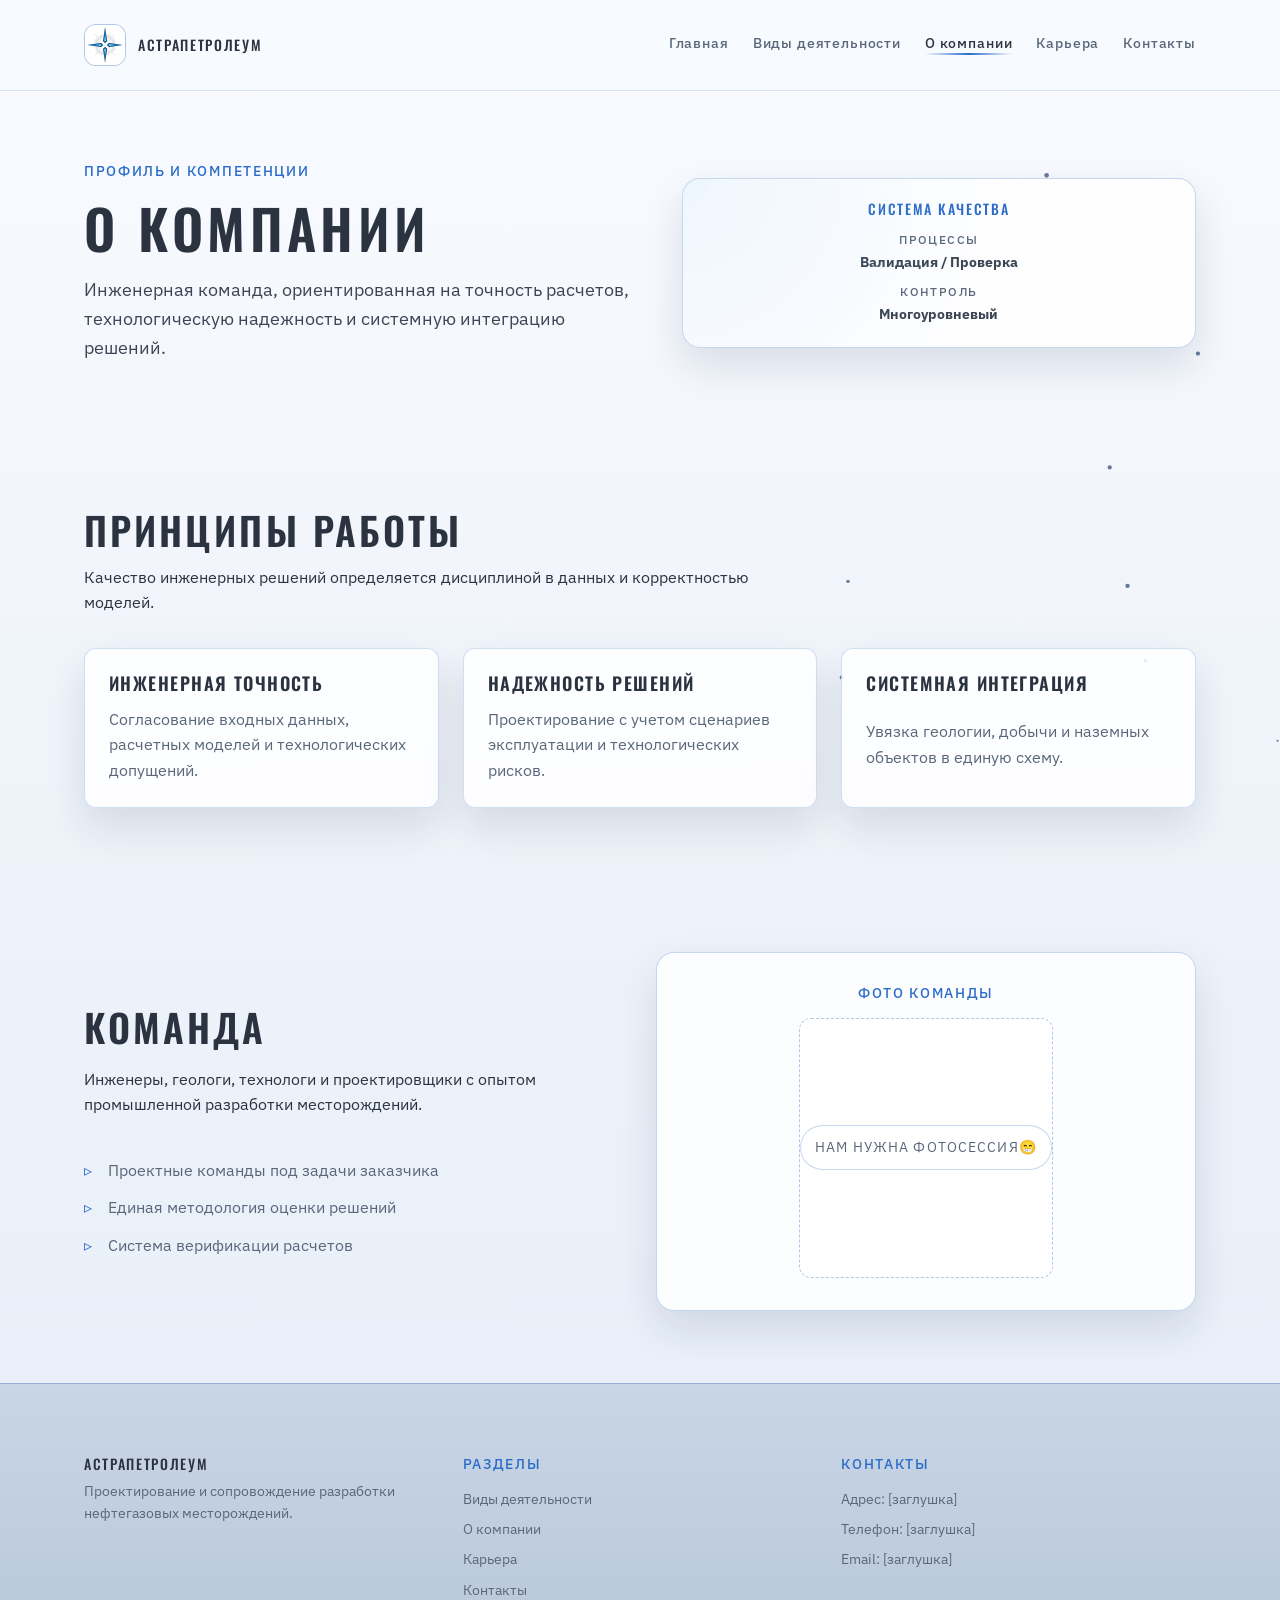
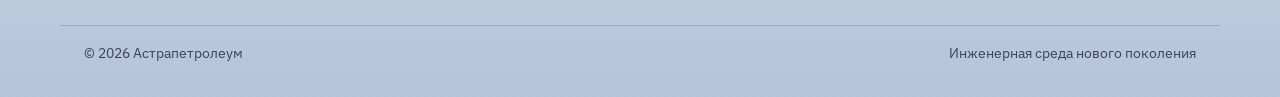
==== commit 630c5d06: "Fix doctype declaration in about.html" ====
--- a/about.html
+++ b/about.html
@@ -1,138 +1,138 @@
-﻿<!doctype html>
-<html lang="ru">
-<head>
-  <meta charset="utf-8" />
-  <meta name="viewport" content="width=device-width, initial-scale=1" />
-  <title>Астрапетролеум — О компании</title>
-  <link rel="preconnect" href="https://fonts.googleapis.com" />
-  <link rel="preconnect" href="https://fonts.gstatic.com" crossorigin />
-  <link href="https://fonts.googleapis.com/css2?family=IBM+Plex+Sans:wght@300;400;500;600&family=Oswald:wght@300;400;500;600&display=swap" rel="stylesheet" />
-  <link rel="stylesheet" href="css/style.css" />
-</head>
-<body data-page="about">
-  <canvas class="hud-canvas" id="hud" aria-hidden="true"></canvas>
-  <div class="bg-grid" aria-hidden="true"></div>
-  <div class="scanline" aria-hidden="true"></div>
-
-  <header class="site-header">
-    <div class="container header-inner">
-      <a class="logo" href="index.html">
-        <img class="logo-img" src="assets/img/logo.jpg" alt="Астрапетролеум" />
-        <span class="logo-text">Астрапетролеум</span>
-      </a>
-      <button class="nav-toggle" aria-label="Открыть меню" aria-expanded="false">
-        <span></span><span></span><span></span>
-      </button>
-      <nav class="site-nav" aria-label="Основная навигация">
-        <a class="nav-link" href="index.html" data-nav="home">Главная</a>
-        <a class="nav-link" href="activities.html" data-nav="activities">Виды деятельности</a>
-        <a class="nav-link" href="about.html" data-nav="about">О компании</a>
-        <a class="nav-link" href="careers.html" data-nav="careers">Карьера</a>
-        <a class="nav-link" href="contacts.html" data-nav="contacts">Контакты</a>
-      </nav>
-    </div>
-  </header>
-
-  <main>
-    <section class="hero hero-compact">
-      <div class="container hero-grid">
-        <div class="hero-copy">
-          <p class="eyebrow">Профиль и компетенции</p>
-          <h1>О компании</h1>
-          <p class="lead">Инженерная команда, ориентированная на точность расчетов, технологическую надежность и системную интеграцию решений.</p>
-        </div>
-        <div class="hero-panel">
-          <div class="hud-panel reveal">
-            <div class="hud-title">Система качества</div>
-            <div class="hud-stats">
-              <div>
-                <span>Процессы</span>
-                <strong>Валидация / Проверка</strong>
-              </div>
-              <div>
-                <span>Контроль</span>
-                <strong>Многоуровневый</strong>
-              </div>
-            </div>
-          </div>
-        </div>
-      </div>
-    </section>
-
-    <section class="section reveal">
-      <div class="container">
-        <div class="section-head">
-          <h2>Принципы работы</h2>
-          <p>Качество инженерных решений определяется дисциплиной в данных и корректностью моделей.</p>
-        </div>
-        <div class="cards">
-          <article class="card">
-            <h3>Инженерная точность</h3>
-            <p>Согласование входных данных, расчетных моделей и технологических допущений.</p>
-          </article>
-          <article class="card">
-            <h3>Надежность решений</h3>
-            <p>Проектирование с учетом сценариев эксплуатации и технологических рисков.</p>
-          </article>
-          <article class="card">
-            <h3>Системная интеграция</h3>
-            <p>Увязка геологии, добычи и наземных объектов в единую схему.</p>
-          </article>
-        </div>
-      </div>
-    </section>
-
-    <section class="section section-split reveal">
-      <div class="container split">
-        <div>
-          <h2>Команда</h2>
-          <p>Инженеры, геологи, технологи и проектировщики с опытом промышленной разработки месторождений.</p>
-          <ul class="bullets">
-            <li>Проектные команды под задачи заказчика</li>
-            <li>Единая методология оценки решений</li>
-            <li>Система верификации расчетов</li>
-          </ul>
-        </div>
-        <div class="panel team-photo-panel">
-          <div class="panel-title">Фото команды</div>
-          <div class="team-photo-slot" role="img" aria-label="Место для фото команды">
-            <span>Нам нужна фотосессия😁</span>
-          </div>
-        </div>
-      </div>
+<!doctype html>
+<html lang="ru">
+<head>
+  <meta charset="utf-8" />
+  <meta name="viewport" content="width=device-width, initial-scale=1" />
+  <title>Астрапетролеум — О компании</title>
+  <link rel="preconnect" href="https://fonts.googleapis.com" />
+  <link rel="preconnect" href="https://fonts.gstatic.com" crossorigin />
+  <link href="https://fonts.googleapis.com/css2?family=IBM+Plex+Sans:wght@300;400;500;600&family=Oswald:wght@300;400;500;600&display=swap" rel="stylesheet" />
+  <link rel="stylesheet" href="css/style.css" />
+</head>
+<body data-page="about">
+  <canvas class="hud-canvas" id="hud" aria-hidden="true"></canvas>
+  <div class="bg-grid" aria-hidden="true"></div>
+  <div class="scanline" aria-hidden="true"></div>
+
+  <header class="site-header">
+    <div class="container header-inner">
+      <a class="logo" href="index.html">
+        <img class="logo-img" src="assets/img/logo.jpg" alt="Астрапетролеум" />
+        <span class="logo-text">Астрапетролеум</span>
+      </a>
+      <button class="nav-toggle" aria-label="Открыть меню" aria-expanded="false">
+        <span></span><span></span><span></span>
+      </button>
+      <nav class="site-nav" aria-label="Основная навигация">
+        <a class="nav-link" href="index.html" data-nav="home">Главная</a>
+        <a class="nav-link" href="activities.html" data-nav="activities">Виды деятельности</a>
+        <a class="nav-link" href="about.html" data-nav="about">О компании</a>
+        <a class="nav-link" href="careers.html" data-nav="careers">Карьера</a>
+        <a class="nav-link" href="contacts.html" data-nav="contacts">Контакты</a>
+      </nav>
+    </div>
+  </header>
+
+  <main>
+    <section class="hero hero-compact">
+      <div class="container hero-grid">
+        <div class="hero-copy">
+          <p class="eyebrow">Профиль и компетенции</p>
+          <h1>О компании</h1>
+          <p class="lead">Инженерная команда, ориентированная на точность расчетов, технологическую надежность и системную интеграцию решений.</p>
+        </div>
+        <div class="hero-panel">
+          <div class="hud-panel reveal">
+            <div class="hud-title">Система качества</div>
+            <div class="hud-stats">
+              <div>
+                <span>Процессы</span>
+                <strong>Валидация / Проверка</strong>
+              </div>
+              <div>
+                <span>Контроль</span>
+                <strong>Многоуровневый</strong>
+              </div>
+            </div>
+          </div>
+        </div>
+      </div>
     </section>
-
-  </main>
-
-  <footer class="site-footer">
-    <div class="container footer-inner">
-      <div>
-        <div class="logo-text">Астрапетролеум</div>
-        <p>Проектирование и сопровождение разработки нефтегазовых месторождений.</p>
-      </div>
-      <div>
-        <div class="footer-title">Разделы</div>
-        <a href="activities.html">Виды деятельности</a>
-        <a href="about.html">О компании</a>
-        <a href="careers.html">Карьера</a>
-        <a href="contacts.html">Контакты</a>
-      </div>
-      <div>
-        <div class="footer-title">Контакты</div>
-        <p>Адрес: [заглушка]</p>
-        <p>Телефон: [заглушка]</p>
-        <p>Email: [заглушка]</p>
-      </div>
-    </div>
-    <div class="container footer-bottom">
-      <span>© <span id="year"></span> Астрапетролеум</span>
-      <span>Инженерная среда нового поколения</span>
-    </div>
-  </footer>
-
-  <script src="js/hud.js"></script>
-  <script src="js/main.js"></script>
-</body>
-</html>
+
+    <section class="section reveal">
+      <div class="container">
+        <div class="section-head">
+          <h2>Принципы работы</h2>
+          <p>Качество инженерных решений определяется дисциплиной в данных и корректностью моделей.</p>
+        </div>
+        <div class="cards">
+          <article class="card">
+            <h3>Инженерная точность</h3>
+            <p>Согласование входных данных, расчетных моделей и технологических допущений.</p>
+          </article>
+          <article class="card">
+            <h3>Надежность решений</h3>
+            <p>Проектирование с учетом сценариев эксплуатации и технологических рисков.</p>
+          </article>
+          <article class="card">
+            <h3>Системная интеграция</h3>
+            <p>Увязка геологии, добычи и наземных объектов в единую схему.</p>
+          </article>
+        </div>
+      </div>
+    </section>
+
+    <section class="section section-split reveal">
+      <div class="container split">
+        <div>
+          <h2>Команда</h2>
+          <p>Инженеры, геологи, технологи и проектировщики с опытом промышленной разработки месторождений.</p>
+          <ul class="bullets">
+            <li>Проектные команды под задачи заказчика</li>
+            <li>Единая методология оценки решений</li>
+            <li>Система верификации расчетов</li>
+          </ul>
+        </div>
+        <div class="panel team-photo-panel">
+          <div class="panel-title">Фото команды</div>
+          <div class="team-photo-slot" role="img" aria-label="Место для фото команды">
+            <span>Нам нужна фотосессия😁</span>
+          </div>
+        </div>
+      </div>
+    </section>
+
+  </main>
+
+  <footer class="site-footer">
+    <div class="container footer-inner">
+      <div>
+        <div class="logo-text">Астрапетролеум</div>
+        <p>Проектирование и сопровождение разработки нефтегазовых месторождений.</p>
+      </div>
+      <div>
+        <div class="footer-title">Разделы</div>
+        <a href="activities.html">Виды деятельности</a>
+        <a href="about.html">О компании</a>
+        <a href="careers.html">Карьера</a>
+        <a href="contacts.html">Контакты</a>
+      </div>
+      <div>
+        <div class="footer-title">Контакты</div>
+        <p>Адрес: [заглушка]</p>
+        <p>Телефон: [заглушка]</p>
+        <p>Email: [заглушка]</p>
+      </div>
+    </div>
+    <div class="container footer-bottom">
+      <span>© <span id="year"></span> Астрапетролеум</span>
+      <span>Инженерная среда нового поколения</span>
+    </div>
+  </footer>
+
+  <script src="js/hud.js"></script>
+  <script src="js/main.js"></script>
+</body>
+</html>
 
 
--- a/css/style.css
+++ b/css/style.css
@@ -3,6 +3,25 @@
   --bg-200: #e9eef6;
   --bg-300: #dde5f2;
   --surface-bg: rgba(255, 255, 255, 0.84);
+  --font-sans: "IBM Plex Sans", "Segoe UI", sans-serif;
+  --font-display: "Oswald", "Segoe UI", sans-serif;
+  --text-xs: 0.75rem;
+  --text-sm: 0.875rem;
+  --text-base: 1rem;
+  --text-lg: 1.125rem;
+  --text-xl: 1.25rem;
+  --text-2xl: 1.75rem;
+  --text-3xl: 2.5rem;
+  --weight-400: 400;
+  --weight-500: 500;
+  --weight-600: 600;
+  --weight-700: 700;
+  --lh-body: 1.6;
+  --lh-heading: 1.2;
+  --lh-tight: 1.15;
+  --ls-caps: 0.08em;
+  --ls-wide: 0.12em;
+  --ls-nav: 0.06em;
   --blue-600: #1f5fbf;
   --blue-500: #2b6cc9;
   --blue-400: #4d8fe6;
@@ -20,32 +39,60 @@
   --radius-md: 12px;
   --radius-sm: 10px;
   --transition: 220ms ease;
-  --font-display: "Oswald", "Segoe UI", sans-serif;
-  --font-body: "IBM Plex Sans", "Segoe UI", sans-serif;
-}
-
-* {
+  --space-1: 4px;
+  --space-2: 8px;
+  --space-3: 12px;
+  --space-4: 16px;
+  --space-5: 24px;
+  --space-6: 32px;
+  --space-7: 48px;
+  --space-8: 64px;
+}
+
+*,
+*::before,
+*::after {
   box-sizing: border-box;
+  min-width: 0;
 }
 
 html {
+  font-size: 16px;
   scroll-behavior: smooth;
 }
 
 body {
   margin: 0;
-  font-family: var(--font-body);
+  font-family: var(--font-sans);
   color: var(--gray-600);
-  font-size: 20px;
+  font-size: var(--text-base);
+  font-weight: var(--weight-400);
+  line-height: var(--lh-body);
   background: linear-gradient(180deg, #f9fbff 0%, #eef3fa 50%, #e7eef8 100%);
   min-height: 100vh;
   position: relative;
   overflow-x: hidden;
 }
 
+main {
+  position: relative;
+  z-index: 1;
+}
+
 a {
-  color: inherit;
+  color: var(--blue-600);
   text-decoration: none;
+  transition: color var(--transition);
+}
+
+a:hover {
+  color: var(--blue-500);
+}
+
+a:focus-visible {
+  outline: 2px solid rgba(31, 95, 191, 0.35);
+  outline-offset: 2px;
+  border-radius: 4px;
 }
 
 img {
@@ -53,9 +100,22 @@
   height: auto;
 }
 
+h1, h2, h3, h4, h5, h6,
+p,
+ul, ol {
+  margin: 0;
+}
+
+p {
+  font-size: var(--text-base);
+  line-height: var(--lh-body);
+}
+
 .container {
-  width: min(1200px, 90vw);
+  width: 100%;
+  max-width: 1160px;
   margin: 0 auto;
+  padding-inline: clamp(var(--space-4), 3vw, var(--space-5));
 }
 
 .bg-grid,
@@ -83,8 +143,8 @@
   display: flex;
   align-items: center;
   justify-content: space-between;
-  padding: 32px 0;
-  gap: 24px;
+  padding-block: var(--space-5);
+  gap: var(--space-5);
 }
 
 .logo {
@@ -185,25 +245,33 @@
 .logo-text {
   font-family: var(--font-display);
   text-transform: uppercase;
-  letter-spacing: 0.12em;
-  font-size: 0.95rem;
+  letter-spacing: var(--ls-wide);
+  font-size: var(--text-sm);
+  line-height: var(--lh-tight);
+  font-weight: var(--weight-500);
   color: var(--gray-600);
 }
 
 .site-nav {
   display: flex;
-  gap: 20px;
-  font-size: 0.95rem;
+  gap: var(--space-5);
+  font-size: var(--text-sm);
+  line-height: var(--lh-tight);
+  letter-spacing: var(--ls-nav);
+  font-weight: var(--weight-500);
   color: var(--gray-400);
 }
 
-.site-nav a {
+.site-nav a,
+.nav-link {
   position: relative;
-  padding-bottom: 4px;
+  padding-bottom: var(--space-1);
+  color: inherit;
   transition: color var(--transition);
 }
 
-.site-nav a::after {
+.site-nav a::after,
+.nav-link::after {
   content: "";
   position: absolute;
   left: 0;
@@ -216,12 +284,16 @@
 }
 
 .site-nav a:hover,
-.site-nav a.is-active {
+.site-nav a.is-active,
+.nav-link:hover,
+.nav-link.is-active {
   color: var(--gray-600);
 }
 
 .site-nav a:hover::after,
-.site-nav a.is-active::after {
+.site-nav a.is-active::after,
+.nav-link:hover::after,
+.nav-link.is-active::after {
   opacity: 1;
 }
 
@@ -242,62 +314,73 @@
 }
 
 .hero {
-  padding: 110px 0 70px;
+  padding-block: clamp(56px, 7vw, 72px);
   position: relative;
   z-index: 2;
 }
 
 .hero-compact {
-  padding: 90px 0 55px;
+  padding-block: clamp(56px, 7vw, 72px);
 }
 
 .hero-grid {
   display: grid;
-  gap: 40px;
+  gap: var(--space-6);
   align-items: center;
-  grid-template-columns: repeat(auto-fit, minmax(280px, 1fr));
-}
-
-.eyebrow {
+  grid-template-columns: minmax(0, 1.1fr) minmax(0, 1fr);
+}
+
+.eyebrow,
+.kicker {
   text-transform: uppercase;
-  letter-spacing: 0.2em;
+  letter-spacing: var(--ls-wide);
   color: var(--blue-500);
-  font-size: 1.02rem;
-  margin-bottom: 12px;
+  font-size: var(--text-sm);
+  line-height: var(--lh-tight);
+  font-weight: var(--weight-500);
+  margin-bottom: 0;
 }
 
 h1, h2, h3 {
   font-family: var(--font-display);
   text-transform: uppercase;
-  letter-spacing: 0.08em;
+  letter-spacing: var(--ls-caps);
+  line-height: var(--lh-heading);
+  font-weight: var(--weight-600);
   color: var(--gray-600);
 }
 
-h1 {
-  font-size: clamp(2.4rem, 4.4vw, 3.6rem);
-  margin: 0 0 16px;
-}
-
-h2 {
-  font-size: clamp(1.8rem, 3.4vw, 2.6rem);
-  margin: 0 0 12px;
-}
-
-h3 {
-  font-size: 1.12rem;
-  margin: 0 0 10px;
+h1 {
+  font-size: clamp(var(--text-2xl), 4.4vw, 3.4rem);
+  margin: 0;
+}
+
+h2 {
+  font-size: clamp(1.5rem, 3.1vw, 2.4rem);
+  margin: 0;
+}
+
+h3 {
+  font-size: var(--text-lg);
+  margin: 0;
 }
 
 .lead {
+  color: var(--gray-500);
+  font-size: var(--text-lg);
+  line-height: var(--lh-body);
+  max-width: 560px;
+}
+
+.muted {
   color: var(--gray-400);
-  font-size: 1.02rem;
-  max-width: 560px;
 }
 
 .hero-actions {
   display: flex;
-  gap: 16px;
-  margin-top: 26px;
+  gap: var(--space-4);
+  margin-top: var(--space-5);
+  flex-wrap: wrap;
 }
 
 .btn {
@@ -308,8 +391,13 @@
   padding: 12px 24px;
   border-radius: 999px;
   border: 1px solid rgba(31, 95, 191, 0.4);
-  font-weight: 500;
-  transition: transform var(--transition), box-shadow var(--transition);
+  font-family: var(--font-sans);
+  font-size: var(--text-sm);
+  font-weight: var(--weight-500);
+  line-height: var(--lh-tight);
+  letter-spacing: 0.01em;
+  color: var(--gray-600);
+  transition: transform var(--transition), box-shadow var(--transition), border-color var(--transition), color var(--transition);
 }
 
 .btn-primary {
@@ -319,19 +407,25 @@
 
 .btn-ghost {
   background: transparent;
-  color: var(--gray-400);
+  color: var(--gray-500);
 }
 
 .btn:hover {
   transform: translateY(-2px);
   box-shadow: 0 12px 24px rgba(18, 32, 56, 0.12);
+  border-color: rgba(31, 95, 191, 0.55);
+}
+
+.btn:focus-visible {
+  outline: 2px solid rgba(31, 95, 191, 0.35);
+  outline-offset: 2px;
 }
 
 .hero-meta {
   display: grid;
-  grid-template-columns: repeat(auto-fit, minmax(220px, 1fr));
-  gap: 16px;
-  margin-top: 30px;
+  grid-template-columns: repeat(2, minmax(0, 1fr));
+  gap: var(--space-4);
+  margin-top: var(--space-6);
 }
 
 .meta-card {
@@ -340,7 +434,8 @@
   border-radius: var(--radius-md);
   border: 1px solid var(--border);
   box-shadow: var(--shadow);
-  font-size: 0.9rem;
+  font-size: var(--text-sm);
+  line-height: var(--lh-body);
 }
 
 .meta-label {
@@ -348,13 +443,15 @@
   display: block;
   margin-bottom: 6px;
   text-transform: uppercase;
-  letter-spacing: 0.15em;
-  font-size: 0.65rem;
+  letter-spacing: var(--ls-wide);
+  font-size: var(--text-xs);
+  line-height: var(--lh-tight);
+  font-weight: var(--weight-500);
 }
 
 .hero-panel {
   display: grid;
-  gap: 20px;
+  gap: var(--space-5);
 }
 
 .hud-panel {
@@ -381,17 +478,19 @@
 
 .hud-title {
   font-family: var(--font-display);
-  font-size: 1.02rem;
+  font-size: var(--text-sm);
   text-transform: uppercase;
-  letter-spacing: 0.18em;
+  letter-spacing: var(--ls-wide);
+  line-height: var(--lh-tight);
+  font-weight: var(--weight-500);
   margin-bottom: 16px;
   color: var(--blue-500);
 }
 
 .cad-anim {
   position: relative;
-  height: 440px;
-  margin-bottom: 16px;
+  height: clamp(280px, 48vw, 440px);
+  margin-bottom: var(--space-4);
 }
 
 .cad-svg {
@@ -402,6 +501,13 @@
 
 .cad-svg path {
   fill: none;
+}
+
+svg text {
+  font-family: var(--font-sans);
+  font-size: var(--text-sm);
+  font-weight: var(--weight-500);
+  line-height: var(--lh-tight);
 }
 
 .cad-anim::before {
@@ -466,9 +572,10 @@
 
 
 .cad-detail text {
-  font-family: var(--font-body);
-  font-size: 12px;
-  text-anchor: middle;
+  font-family: var(--font-sans);
+  font-size: var(--text-sm);
+  font-weight: var(--weight-500);
+  line-height: var(--lh-tight);
   fill: rgba(90, 103, 122, 0.9);
 }
 
@@ -491,10 +598,11 @@
   display: grid;
   place-items: center;
   color: var(--gray-400);
-  font-size: 0.85rem;
-  letter-spacing: 0.08em;
-  text-transform: uppercase;
-}
+  font-size: var(--text-sm);
+  line-height: var(--lh-body);
+  letter-spacing: var(--ls-caps);
+  text-transform: uppercase;
+}
 
 .team-photo-slot span {
   padding: 10px 14px;
@@ -506,12 +614,14 @@
 .cad-title {
   position: absolute;
   left: 50%;
-  bottom: 16px;
+  bottom: var(--space-4);
   transform: translateX(-50%);
   font-family: var(--font-display);
-  font-size: 0.95rem;
+  font-size: var(--text-sm);
   text-transform: uppercase;
-  letter-spacing: 0.12em;
+  letter-spacing: var(--ls-caps);
+  line-height: var(--lh-tight);
+  font-weight: var(--weight-500);
   color: var(--gray-600);
   text-align: center;
   opacity: 0;
@@ -523,7 +633,7 @@
 .cad-title-line {
   position: relative;
   display: inline-block;
-  padding-bottom: 6px;
+  padding-bottom: var(--space-2);
 }
 
 .cad-title-line::after {
@@ -555,17 +665,20 @@
 
 .hud-stats {
   display: grid;
-  gap: 12px;
-  font-size: 0.85rem;
+  gap: var(--space-3);
+  font-size: var(--text-sm);
+  line-height: var(--lh-body);
   color: var(--gray-500);
 }
 
 .hud-stats span {
   color: var(--gray-400);
   display: block;
-  font-size: 0.7rem;
+  font-size: var(--text-xs);
   text-transform: uppercase;
-  letter-spacing: 0.14em;
+  letter-spacing: var(--ls-wide);
+  line-height: var(--lh-tight);
+  font-weight: var(--weight-500);
 }
 
 .grid-mini {
@@ -578,20 +691,34 @@
 }
 
 .section {
-  padding: 75px 0;
+  padding-block: clamp(56px, 7vw, 72px);
   position: relative;
   z-index: 2;
 }
 
+.hero > .container,
+.section > .container {
+  display: grid;
+  gap: var(--space-6);
+}
+
 .section-head {
   max-width: 700px;
-  margin-bottom: 34px;
+  display: grid;
+  gap: var(--space-3);
+}
+
+.hero-copy {
+  display: grid;
+  gap: var(--space-4);
+  align-content: start;
 }
 
 .cards {
   display: grid;
-  grid-template-columns: repeat(auto-fit, minmax(240px, 1fr));
-  gap: 20px;
+  grid-template-columns: repeat(auto-fit, minmax(min(260px, 100%), 1fr));
+  gap: var(--space-5);
+  align-items: stretch;
 }
 
 .card-wide {
@@ -599,23 +726,36 @@
 }
 
 .card {
-  padding: 24px;
+  padding: var(--space-5);
   background: var(--panel);
   border: 1px solid var(--border);
   border-radius: var(--radius-md);
   box-shadow: var(--shadow);
+  display: grid;
+  gap: var(--space-3);
+  height: 100%;
 }
 
 .card p {
   color: var(--gray-400);
+  line-height: var(--lh-body);
   margin: 0;
+}
+
+.muted,
+.card p,
+.bullets li,
+.map-placeholder {
+  color: var(--gray-400);
 }
 
 .link {
   display: inline-flex;
-  margin-top: 16px;
+  margin-top: var(--space-2);
   color: var(--blue-500);
-  font-weight: 500;
+  font-size: var(--text-sm);
+  font-weight: var(--weight-500);
+  line-height: var(--lh-tight);
 }
 
 .section-split {
@@ -624,21 +764,28 @@
 
 .split {
   display: grid;
-  gap: 30px;
-  grid-template-columns: repeat(auto-fit, minmax(260px, 1fr));
+  gap: var(--space-6);
+  grid-template-columns: minmax(0, 1fr) minmax(0, 1fr);
   align-items: center;
+}
+
+.split > div {
+  display: grid;
+  gap: var(--space-4);
+  align-content: start;
 }
 
 .bullets {
   list-style: none;
   padding: 0;
-  margin: 22px 0 0;
+  margin-top: var(--space-5);
+  display: grid;
+  gap: var(--space-3);
 }
 
 .bullets li {
   position: relative;
-  padding-left: 20px;
-  margin-bottom: 12px;
+  padding-left: var(--space-5);
   color: var(--gray-400);
 }
 
@@ -653,16 +800,20 @@
   background: var(--panel-strong);
   border: 1px solid rgba(31, 95, 191, 0.25);
   border-radius: var(--radius-lg);
-  padding: 26px;
+  padding: var(--space-6);
   box-shadow: var(--shadow);
+  display: grid;
+  gap: var(--space-4);
 }
 
 .panel-title {
   text-transform: uppercase;
-  letter-spacing: 0.18em;
-  font-size: 0.84rem;
+  letter-spacing: var(--ls-wide);
+  font-size: var(--text-sm);
+  line-height: var(--lh-tight);
+  font-weight: var(--weight-500);
   color: var(--blue-500);
-  margin-bottom: 18px;
+  margin-bottom: 0;
 }
 
 .flow {
@@ -670,14 +821,16 @@
   align-items: center;
   justify-content: center;
   flex-wrap: wrap;
-  gap: 12px;
+  gap: var(--space-3);
 }
 
 .flow-node {
   padding: 10px 16px;
   border: 1px solid rgba(31, 95, 191, 0.3);
   border-radius: 999px;
-  font-size: 0.85rem;
+  font-size: var(--text-sm);
+  line-height: var(--lh-tight);
+  font-weight: var(--weight-500);
   color: var(--gray-500);
 }
 
@@ -691,7 +844,7 @@
 .infra-map {
   display: grid;
   grid-template-columns: repeat(auto-fit, minmax(120px, 1fr));
-  gap: 14px;
+  gap: var(--space-3);
 }
 
 .infra-node {
@@ -709,13 +862,14 @@
 
 .competency {
   display: grid;
-  gap: 12px;
+  gap: var(--space-3);
 }
 
 .competency-line {
   display: grid;
-  gap: 8px;
-  font-size: 0.85rem;
+  gap: var(--space-2);
+  font-size: var(--text-sm);
+  line-height: var(--lh-body);
 }
 
 .competency-line span {
@@ -732,14 +886,14 @@
 
 .timeline {
   display: grid;
-  gap: 16px;
+  gap: var(--space-4);
 }
 
 .timeline-item {
   display: grid;
   grid-template-columns: 60px 1fr;
-  gap: 18px;
-  padding: 18px;
+  gap: var(--space-4);
+  padding: var(--space-5);
   background: var(--panel);
   border-radius: var(--radius-md);
   border: 1px solid var(--border);
@@ -747,13 +901,15 @@
 
 .timeline-item span {
   font-family: var(--font-display);
-  font-size: 1.05rem;
+  font-size: var(--text-base);
+  line-height: var(--lh-tight);
+  font-weight: var(--weight-600);
   color: var(--blue-500);
 }
 
 .progress-map {
   display: grid;
-  gap: 12px;
+  gap: var(--space-3);
 }
 
 .vacancy-img {
@@ -776,19 +932,20 @@
 
 .form {
   display: grid;
-  gap: 16px;
+  gap: var(--space-4);
 }
 
 .form-row {
   display: grid;
   grid-template-columns: repeat(auto-fit, minmax(220px, 1fr));
-  gap: 16px;
+  gap: var(--space-4);
 }
 
 label {
   display: grid;
-  gap: 8px;
-  font-size: 0.85rem;
+  gap: var(--space-2);
+  font-size: var(--text-sm);
+  line-height: var(--lh-body);
   color: var(--gray-400);
 }
 
@@ -798,7 +955,9 @@
   border-radius: 10px;
   padding: 10px 12px;
   color: var(--gray-600);
-  font-family: var(--font-body);
+  font-family: var(--font-sans);
+  font-size: var(--text-base);
+  line-height: var(--lh-body);
 }
 
 input:focus, textarea:focus {
@@ -809,28 +968,30 @@
 
 .contact-grid {
   display: grid;
-  gap: 24px;
+  gap: var(--space-5);
   grid-template-columns: repeat(auto-fit, minmax(260px, 1fr));
 }
 
 .contact-card {
-  padding: 24px;
+  padding: var(--space-5);
   background: var(--panel);
   border: 1px solid var(--border);
   border-radius: var(--radius-md);
+  display: grid;
+  gap: var(--space-3);
 }
 
 .map-placeholder {
   border: 1px dashed rgba(31, 95, 191, 0.4);
   border-radius: var(--radius-lg);
-  padding: 60px;
+  padding: var(--space-8);
   text-align: center;
   color: var(--gray-400);
   background: var(--surface-bg);
 }
 
 .site-footer {
-  padding: 60px 0 30px;
+  padding-block: clamp(56px, 7vw, 72px) var(--space-6);
   border-top: 1px solid rgba(31, 95, 191, 0.2);
   background: linear-gradient(180deg, rgba(200, 213, 229, 0.98), rgba(179, 195, 216, 0.98));
   position: relative;
@@ -839,33 +1000,44 @@
 
 .footer-inner {
   display: grid;
-  gap: 24px;
+  gap: var(--space-5);
   grid-template-columns: repeat(auto-fit, minmax(220px, 1fr));
+}
+
+.footer-inner > div {
+  display: grid;
+  gap: var(--space-2);
+  align-content: start;
 }
 
 .footer-title {
   text-transform: uppercase;
-  letter-spacing: 0.2em;
-  font-size: 0.82rem;
+  letter-spacing: var(--ls-wide);
+  font-size: var(--text-sm);
+  line-height: var(--lh-tight);
+  font-weight: var(--weight-500);
   color: var(--blue-500);
-  margin-bottom: 10px;
+  margin-bottom: var(--space-2);
 }
 
 .site-footer a,
 .site-footer p {
   color: var(--gray-400);
-  margin: 6px 0;
+  font-size: var(--text-sm);
+  line-height: var(--lh-body);
+  margin: 0;
 }
 
 .footer-bottom {
-  margin-top: 26px;
-  padding-top: 18px;
+  margin-top: var(--space-5);
+  padding-top: var(--space-4);
   border-top: 1px solid rgba(31, 95, 191, 0.28);
-  display: flex;
-  justify-content: space-between;
-  gap: 16px;
+  display: flex;
+  justify-content: space-between;
+  gap: var(--space-4);
   color: var(--gray-500);
-  font-size: 0.8rem;
+  font-size: var(--text-sm);
+  line-height: var(--lh-body);
 }
 
 .hud-panel,
@@ -895,6 +1067,19 @@
 }
 
 @media (max-width: 900px) {
+  .header-inner {
+    padding-block: var(--space-4);
+  }
+
+  .hero-grid,
+  .split {
+    grid-template-columns: 1fr;
+  }
+
+  .hero-meta {
+    grid-template-columns: 1fr;
+  }
+
   .site-nav {
     position: fixed;
     inset: 120px 16px auto 16px;
@@ -921,8 +1106,25 @@
 }
 
 @media (max-width: 700px) {
-  .hero {
-    padding-top: 90px;
+  .hero,
+  .hero-compact,
+  .section {
+    padding-block: 56px;
+  }
+
+  .cards,
+  .contact-grid {
+    grid-template-columns: 1fr;
+  }
+
+  .card,
+  .panel,
+  .contact-card {
+    padding: var(--space-4);
+  }
+
+  .map-placeholder {
+    padding: var(--space-6);
   }
 
   .logo-star {
@@ -935,6 +1137,28 @@
 
   .footer-bottom {
     flex-direction: column;
+  }
+}
+
+@media (max-width: 420px) {
+  .container {
+    padding-inline: var(--space-4);
+  }
+
+  .header-inner {
+    gap: var(--space-3);
+  }
+
+  .hero-actions {
+    gap: var(--space-3);
+  }
+
+  .btn {
+    width: 100%;
+  }
+
+  .timeline-item {
+    grid-template-columns: 1fr;
   }
 }
 
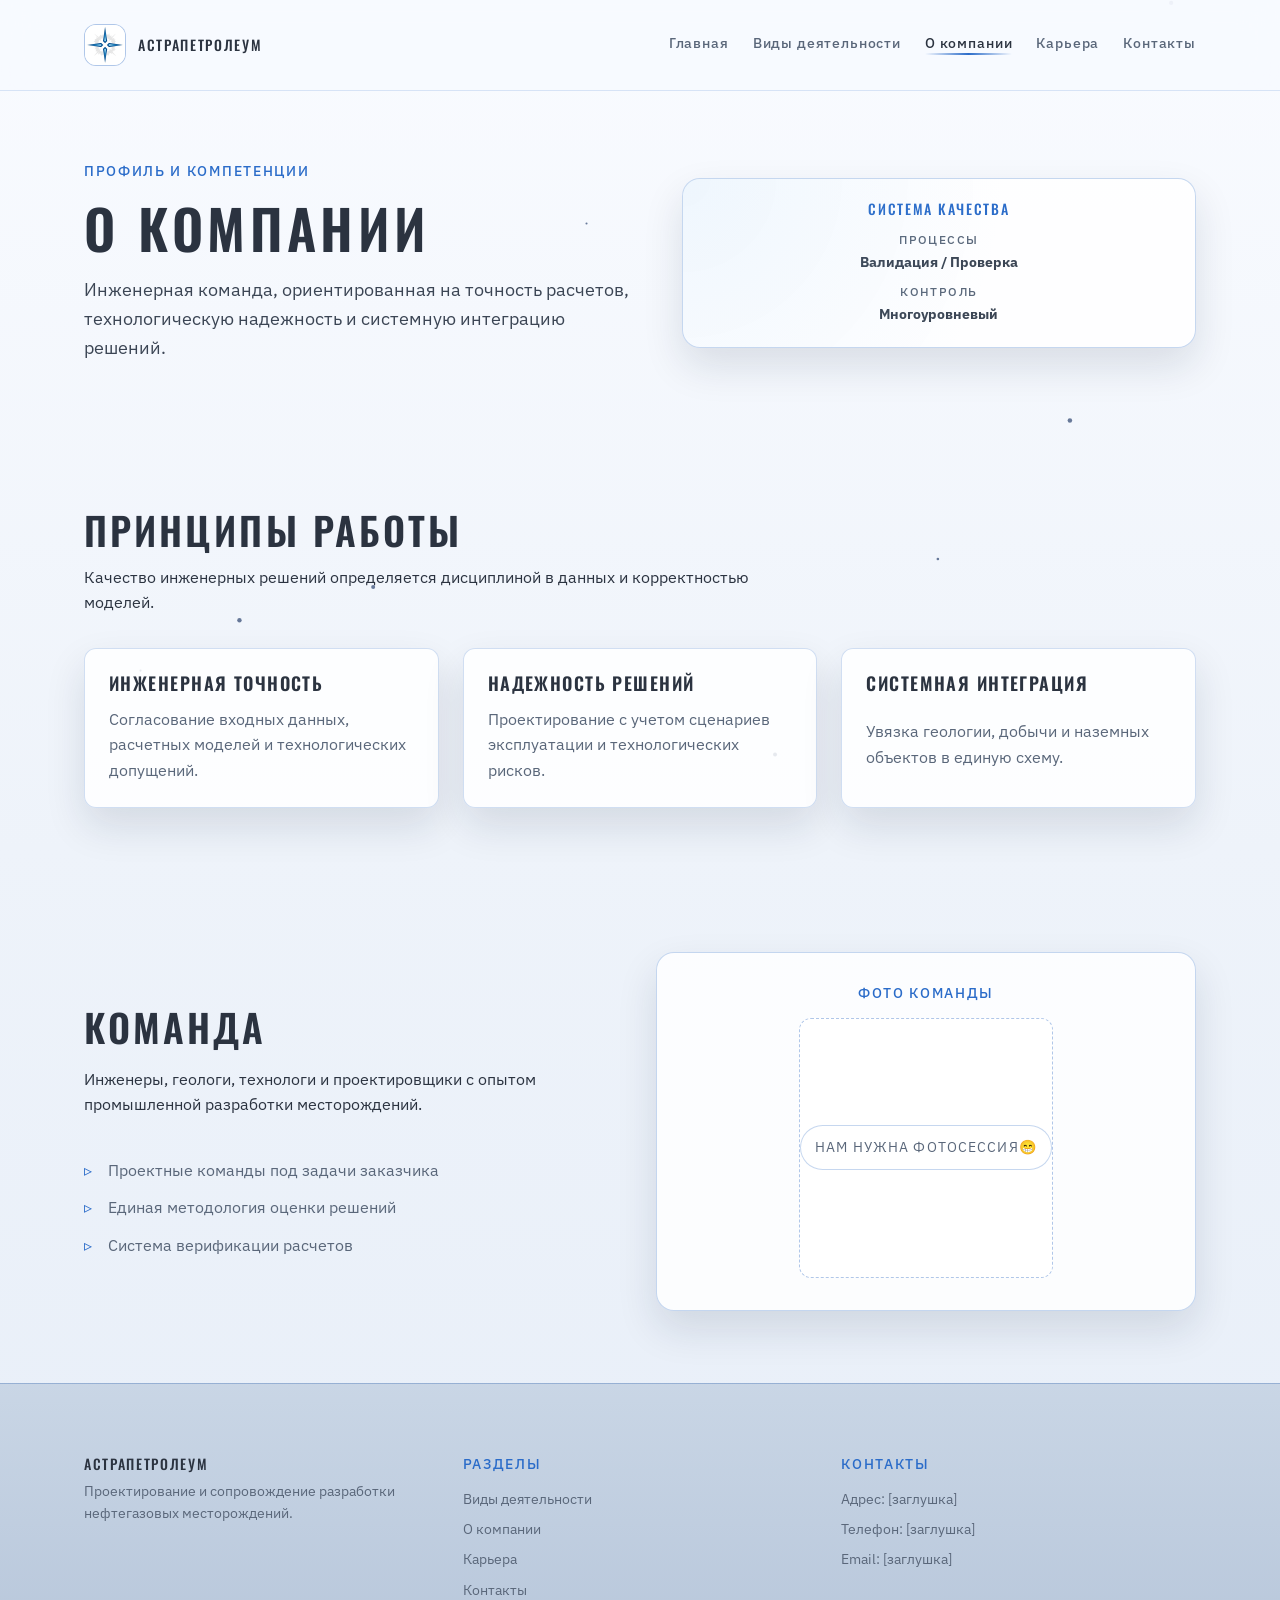
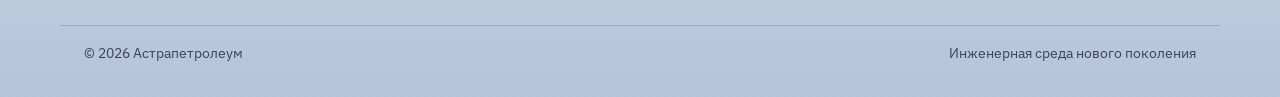
==== commit 5ff264fb: "Add files via upload" ====
--- a/about.html
+++ b/about.html
@@ -1,138 +1,138 @@
-<!doctype html>
-<html lang="ru">
-<head>
-  <meta charset="utf-8" />
-  <meta name="viewport" content="width=device-width, initial-scale=1" />
-  <title>Астрапетролеум — О компании</title>
-  <link rel="preconnect" href="https://fonts.googleapis.com" />
-  <link rel="preconnect" href="https://fonts.gstatic.com" crossorigin />
-  <link href="https://fonts.googleapis.com/css2?family=IBM+Plex+Sans:wght@300;400;500;600&family=Oswald:wght@300;400;500;600&display=swap" rel="stylesheet" />
-  <link rel="stylesheet" href="css/style.css" />
-</head>
-<body data-page="about">
-  <canvas class="hud-canvas" id="hud" aria-hidden="true"></canvas>
-  <div class="bg-grid" aria-hidden="true"></div>
-  <div class="scanline" aria-hidden="true"></div>
-
-  <header class="site-header">
-    <div class="container header-inner">
-      <a class="logo" href="index.html">
-        <img class="logo-img" src="assets/img/logo.jpg" alt="Астрапетролеум" />
-        <span class="logo-text">Астрапетролеум</span>
-      </a>
-      <button class="nav-toggle" aria-label="Открыть меню" aria-expanded="false">
-        <span></span><span></span><span></span>
-      </button>
-      <nav class="site-nav" aria-label="Основная навигация">
-        <a class="nav-link" href="index.html" data-nav="home">Главная</a>
-        <a class="nav-link" href="activities.html" data-nav="activities">Виды деятельности</a>
-        <a class="nav-link" href="about.html" data-nav="about">О компании</a>
-        <a class="nav-link" href="careers.html" data-nav="careers">Карьера</a>
-        <a class="nav-link" href="contacts.html" data-nav="contacts">Контакты</a>
-      </nav>
-    </div>
-  </header>
-
-  <main>
-    <section class="hero hero-compact">
-      <div class="container hero-grid">
-        <div class="hero-copy">
-          <p class="eyebrow">Профиль и компетенции</p>
-          <h1>О компании</h1>
-          <p class="lead">Инженерная команда, ориентированная на точность расчетов, технологическую надежность и системную интеграцию решений.</p>
-        </div>
-        <div class="hero-panel">
-          <div class="hud-panel reveal">
-            <div class="hud-title">Система качества</div>
-            <div class="hud-stats">
-              <div>
-                <span>Процессы</span>
-                <strong>Валидация / Проверка</strong>
-              </div>
-              <div>
-                <span>Контроль</span>
-                <strong>Многоуровневый</strong>
-              </div>
-            </div>
-          </div>
-        </div>
-      </div>
+﻿<!doctype html>
+<html lang="ru">
+<head>
+  <meta charset="utf-8" />
+  <meta name="viewport" content="width=device-width, initial-scale=1" />
+  <title>Астрапетролеум — О компании</title>
+  <link rel="preconnect" href="https://fonts.googleapis.com" />
+  <link rel="preconnect" href="https://fonts.gstatic.com" crossorigin />
+  <link href="https://fonts.googleapis.com/css2?family=IBM+Plex+Sans:wght@300;400;500;600&family=Oswald:wght@300;400;500;600&display=swap" rel="stylesheet" />
+  <link rel="stylesheet" href="css/style.css" />
+</head>
+<body data-page="about">
+  <canvas class="hud-canvas" id="hud" aria-hidden="true"></canvas>
+  <div class="bg-grid" aria-hidden="true"></div>
+  <div class="scanline" aria-hidden="true"></div>
+
+  <header class="site-header">
+    <div class="container header-inner">
+      <a class="logo" href="index.html">
+        <img class="logo-img" src="assets/img/logo.jpg" alt="Астрапетролеум" />
+        <span class="logo-text">Астрапетролеум</span>
+      </a>
+      <button class="nav-toggle" aria-label="Открыть меню" aria-expanded="false">
+        <span></span><span></span><span></span>
+      </button>
+      <nav class="site-nav" aria-label="Основная навигация">
+        <a class="nav-link" href="index.html" data-nav="home">Главная</a>
+        <a class="nav-link" href="activities.html" data-nav="activities">Виды деятельности</a>
+        <a class="nav-link" href="about.html" data-nav="about">О компании</a>
+        <a class="nav-link" href="careers.html" data-nav="careers">Карьера</a>
+        <a class="nav-link" href="contacts.html" data-nav="contacts">Контакты</a>
+      </nav>
+    </div>
+  </header>
+
+  <main>
+    <section class="hero hero-compact">
+      <div class="container hero-grid">
+        <div class="hero-copy">
+          <p class="eyebrow">Профиль и компетенции</p>
+          <h1>О компании</h1>
+          <p class="lead">Инженерная команда, ориентированная на точность расчетов, технологическую надежность и системную интеграцию решений.</p>
+        </div>
+        <div class="hero-panel">
+          <div class="hud-panel reveal">
+            <div class="hud-title">Система качества</div>
+            <div class="hud-stats">
+              <div>
+                <span>Процессы</span>
+                <strong>Валидация / Проверка</strong>
+              </div>
+              <div>
+                <span>Контроль</span>
+                <strong>Многоуровневый</strong>
+              </div>
+            </div>
+          </div>
+        </div>
+      </div>
+    </section>
+
+    <section class="section reveal">
+      <div class="container">
+        <div class="section-head">
+          <h2>Принципы работы</h2>
+          <p>Качество инженерных решений определяется дисциплиной в данных и корректностью моделей.</p>
+        </div>
+        <div class="cards">
+          <article class="card">
+            <h3>Инженерная точность</h3>
+            <p>Согласование входных данных, расчетных моделей и технологических допущений.</p>
+          </article>
+          <article class="card">
+            <h3>Надежность решений</h3>
+            <p>Проектирование с учетом сценариев эксплуатации и технологических рисков.</p>
+          </article>
+          <article class="card">
+            <h3>Системная интеграция</h3>
+            <p>Увязка геологии, добычи и наземных объектов в единую схему.</p>
+          </article>
+        </div>
+      </div>
+    </section>
+
+    <section class="section section-split reveal">
+      <div class="container split">
+        <div>
+          <h2>Команда</h2>
+          <p>Инженеры, геологи, технологи и проектировщики с опытом промышленной разработки месторождений.</p>
+          <ul class="bullets">
+            <li>Проектные команды под задачи заказчика</li>
+            <li>Единая методология оценки решений</li>
+            <li>Система верификации расчетов</li>
+          </ul>
+        </div>
+        <div class="panel team-photo-panel">
+          <div class="panel-title">Фото команды</div>
+          <div class="team-photo-slot" role="img" aria-label="Место для фото команды">
+            <span>Нам нужна фотосессия😁</span>
+          </div>
+        </div>
+      </div>
     </section>
-
-    <section class="section reveal">
-      <div class="container">
-        <div class="section-head">
-          <h2>Принципы работы</h2>
-          <p>Качество инженерных решений определяется дисциплиной в данных и корректностью моделей.</p>
-        </div>
-        <div class="cards">
-          <article class="card">
-            <h3>Инженерная точность</h3>
-            <p>Согласование входных данных, расчетных моделей и технологических допущений.</p>
-          </article>
-          <article class="card">
-            <h3>Надежность решений</h3>
-            <p>Проектирование с учетом сценариев эксплуатации и технологических рисков.</p>
-          </article>
-          <article class="card">
-            <h3>Системная интеграция</h3>
-            <p>Увязка геологии, добычи и наземных объектов в единую схему.</p>
-          </article>
-        </div>
-      </div>
-    </section>
-
-    <section class="section section-split reveal">
-      <div class="container split">
-        <div>
-          <h2>Команда</h2>
-          <p>Инженеры, геологи, технологи и проектировщики с опытом промышленной разработки месторождений.</p>
-          <ul class="bullets">
-            <li>Проектные команды под задачи заказчика</li>
-            <li>Единая методология оценки решений</li>
-            <li>Система верификации расчетов</li>
-          </ul>
-        </div>
-        <div class="panel team-photo-panel">
-          <div class="panel-title">Фото команды</div>
-          <div class="team-photo-slot" role="img" aria-label="Место для фото команды">
-            <span>Нам нужна фотосессия😁</span>
-          </div>
-        </div>
-      </div>
-    </section>
-
-  </main>
-
-  <footer class="site-footer">
-    <div class="container footer-inner">
-      <div>
-        <div class="logo-text">Астрапетролеум</div>
-        <p>Проектирование и сопровождение разработки нефтегазовых месторождений.</p>
-      </div>
-      <div>
-        <div class="footer-title">Разделы</div>
-        <a href="activities.html">Виды деятельности</a>
-        <a href="about.html">О компании</a>
-        <a href="careers.html">Карьера</a>
-        <a href="contacts.html">Контакты</a>
-      </div>
-      <div>
-        <div class="footer-title">Контакты</div>
-        <p>Адрес: [заглушка]</p>
-        <p>Телефон: [заглушка]</p>
-        <p>Email: [заглушка]</p>
-      </div>
-    </div>
-    <div class="container footer-bottom">
-      <span>© <span id="year"></span> Астрапетролеум</span>
-      <span>Инженерная среда нового поколения</span>
-    </div>
-  </footer>
-
-  <script src="js/hud.js"></script>
-  <script src="js/main.js"></script>
-</body>
-</html>
+
+  </main>
+
+  <footer class="site-footer">
+    <div class="container footer-inner">
+      <div>
+        <div class="logo-text">Астрапетролеум</div>
+        <p>Проектирование и сопровождение разработки нефтегазовых месторождений.</p>
+      </div>
+      <div>
+        <div class="footer-title">Разделы</div>
+        <a href="activities.html">Виды деятельности</a>
+        <a href="about.html">О компании</a>
+        <a href="careers.html">Карьера</a>
+        <a href="contacts.html">Контакты</a>
+      </div>
+      <div>
+        <div class="footer-title">Контакты</div>
+        <p>Адрес: [заглушка]</p>
+        <p>Телефон: [заглушка]</p>
+        <p>Email: [заглушка]</p>
+      </div>
+    </div>
+    <div class="container footer-bottom">
+      <span>© <span id="year"></span> Астрапетролеум</span>
+      <span>Инженерная среда нового поколения</span>
+    </div>
+  </footer>
+
+  <script src="js/hud.js"></script>
+  <script src="js/main.js"></script>
+</body>
+</html>
 
 
--- a/css/style.css
+++ b/css/style.css
@@ -758,8 +758,141 @@
   line-height: var(--lh-tight);
 }
 
-.section-split {
-  background: transparent;
+.section-split {
+  background: transparent;
+}
+
+.aa-slot-section {
+  padding-top: 0;
+}
+
+.aa-slot {
+  border: 1px solid rgba(11, 42, 91, 0.12);
+  border-radius: var(--radius-lg);
+  background: #ffffff;
+  overflow: hidden;
+}
+
+.aa-slot img {
+  display: block;
+  width: 100%;
+  height: auto;
+  object-fit: cover;
+}
+
+.geo-section {
+  background: #edf1fa;
+}
+
+.geo-grid {
+  display: grid;
+  grid-template-columns: minmax(0, 1.05fr) minmax(0, 1fr);
+  gap: clamp(var(--space-6), 4vw, var(--space-8));
+  align-items: start;
+}
+
+.geo-map-wrap {
+  display: grid;
+  gap: var(--space-4);
+}
+
+.geo-map-shell {
+  width: 100%;
+  background: #edf1fa;
+  border: 1px solid rgba(11, 42, 91, 0.14);
+  border-radius: var(--radius-lg);
+  padding: var(--space-3);
+  overflow: hidden;
+}
+
+.geo-map-object {
+  display: block;
+  width: 100%;
+  min-height: 380px;
+}
+
+.geo-legend {
+  list-style: none;
+  padding: 0;
+  margin: 0;
+  display: grid;
+  grid-template-columns: repeat(2, minmax(0, 1fr));
+  gap: var(--space-2) var(--space-4);
+}
+
+.geo-legend li {
+  position: relative;
+  padding-left: var(--space-4);
+  color: var(--gray-600);
+  font-size: var(--text-sm);
+  line-height: var(--lh-body);
+}
+
+.geo-legend li::before {
+  content: "";
+  position: absolute;
+  left: 0;
+  top: 0.48em;
+  width: 8px;
+  height: 8px;
+  border-radius: 999px;
+  background: #00b3d6;
+}
+
+.geo-content {
+  display: grid;
+  gap: var(--space-4);
+  color: inherit;
+}
+
+.geo-content h2 {
+  color: var(--gray-600);
+}
+
+.geo-content p {
+  color: var(--gray-400);
+}
+
+.geo-metrics {
+  margin-top: var(--space-2);
+  display: grid;
+  grid-template-columns: repeat(2, minmax(0, 1fr));
+  gap: var(--space-3);
+}
+
+.geo-metric {
+  border: 1px solid var(--border);
+  border-radius: var(--radius-md);
+  padding: var(--space-4);
+  display: grid;
+  grid-template-columns: auto 1fr auto;
+  align-items: center;
+  column-gap: var(--space-3);
+  row-gap: var(--space-1);
+  background: var(--panel-strong);
+}
+
+.geo-metric-value {
+  grid-column: 1;
+  font-family: var(--font-display);
+  font-size: clamp(1.4rem, 2.4vw, 1.9rem);
+  line-height: 1;
+  letter-spacing: 0.03em;
+  color: var(--gray-600);
+}
+
+.geo-metric-label {
+  grid-column: 2;
+  font-size: var(--text-sm);
+  line-height: var(--lh-body);
+  color: var(--gray-400);
+}
+
+.geo-metric-arrow {
+  grid-column: 3;
+  color: var(--blue-500);
+  font-size: 1rem;
+  font-weight: var(--weight-600);
 }
 
 .split {
@@ -1077,6 +1210,10 @@
   }
 
   .hero-meta {
+    grid-template-columns: 1fr;
+  }
+
+  .geo-grid {
     grid-template-columns: 1fr;
   }
 
@@ -1113,18 +1250,24 @@
   }
 
   .cards,
-  .contact-grid {
+  .contact-grid,
+  .geo-metrics {
     grid-template-columns: 1fr;
   }
 
   .card,
   .panel,
-  .contact-card {
+  .contact-card,
+  .geo-metric {
     padding: var(--space-4);
   }
 
   .map-placeholder {
     padding: var(--space-6);
+  }
+
+  .geo-legend {
+    grid-template-columns: 1fr;
   }
 
   .logo-star {
